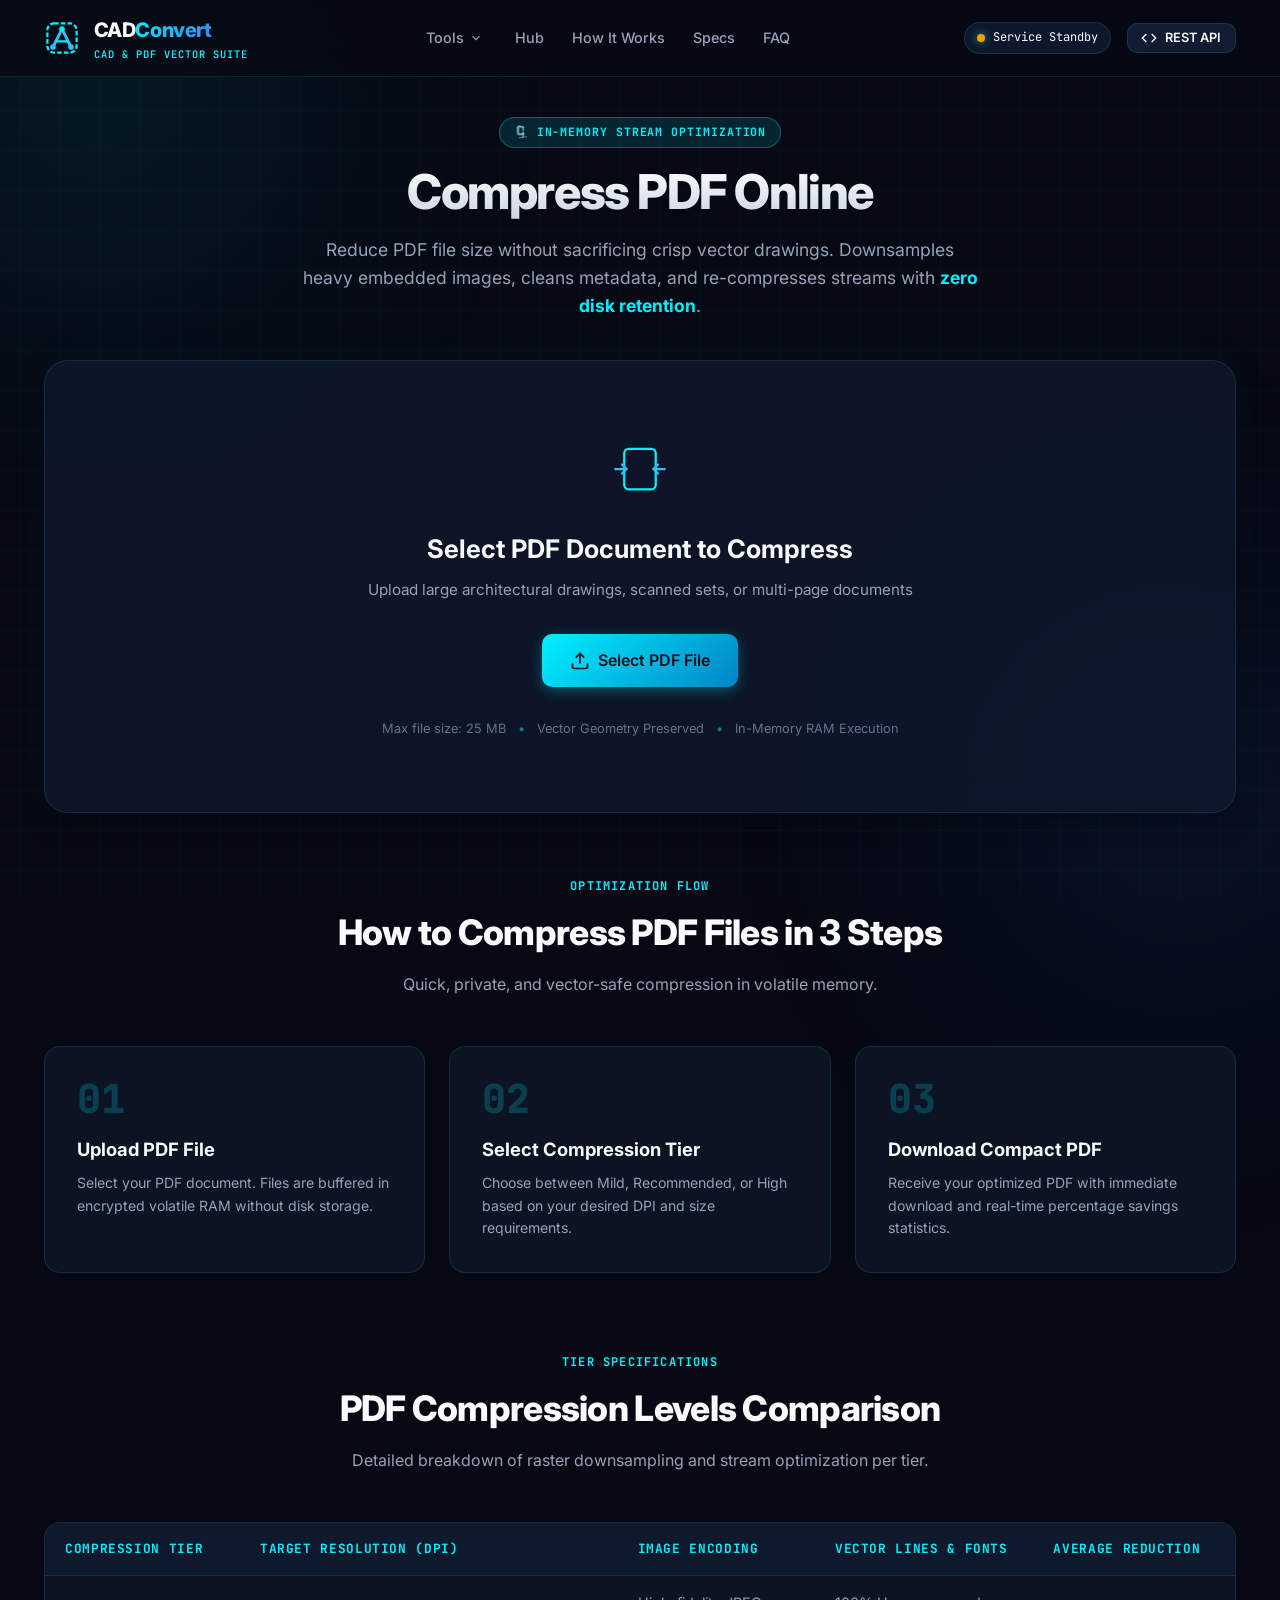
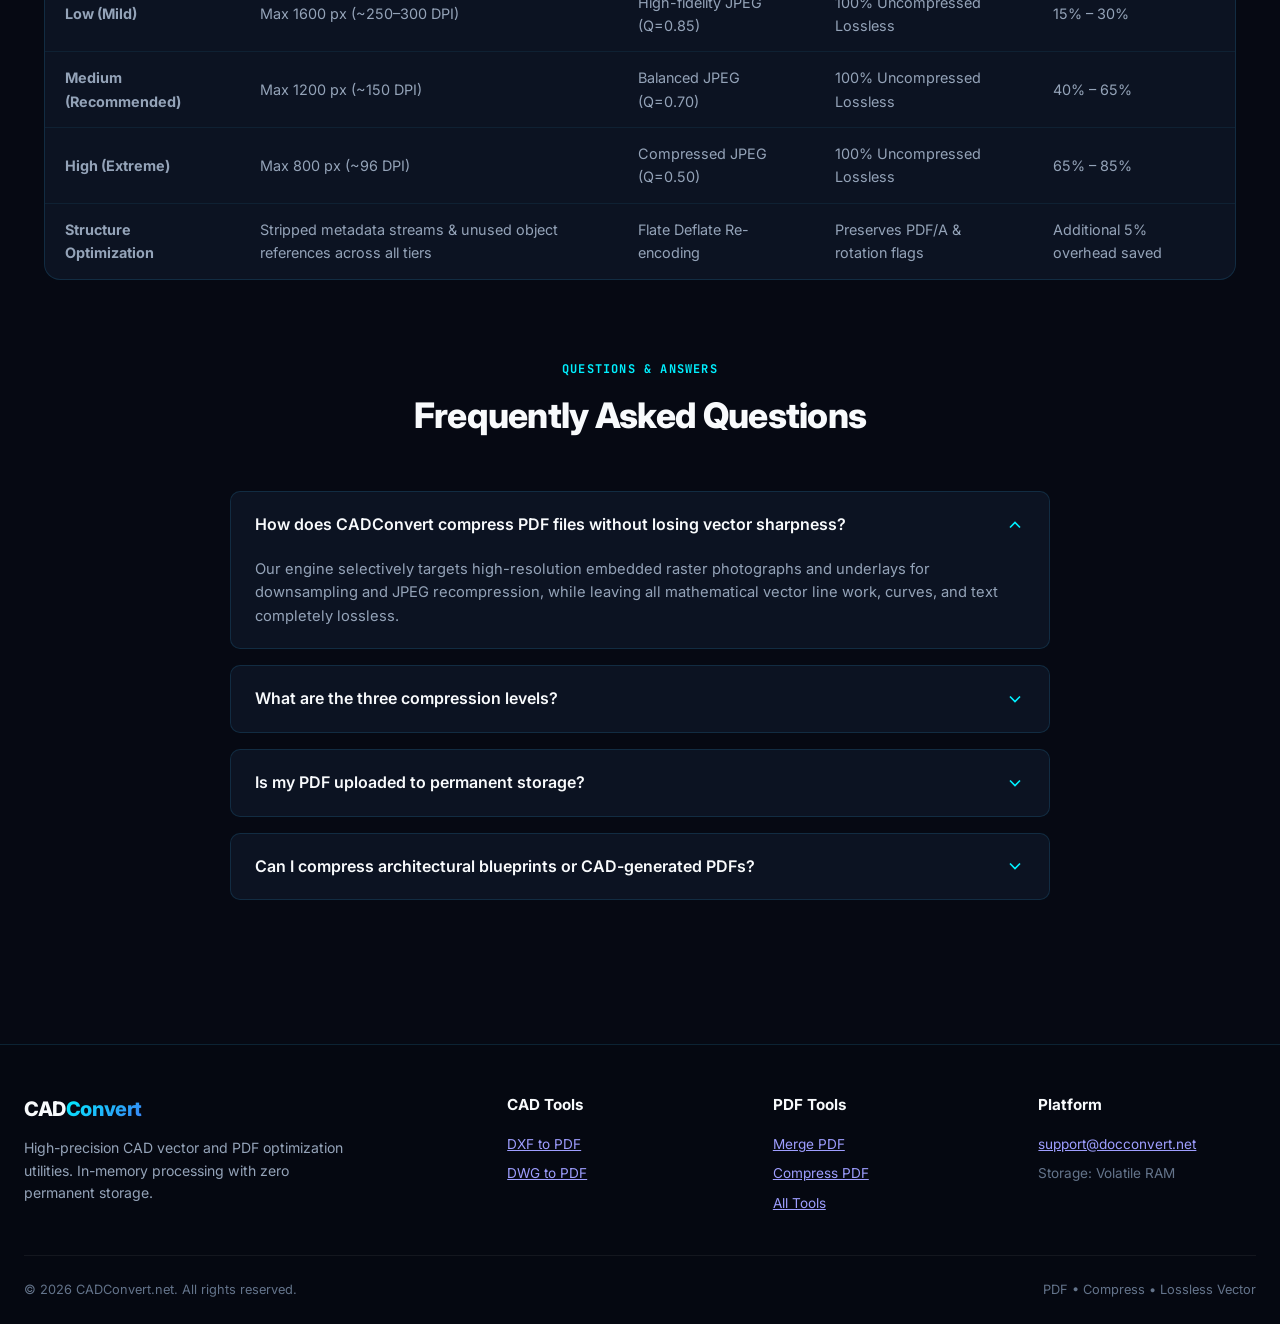
==== src/main/resources/static/compress-pdf.html @ 6e6d7dfc "Expand into CADConvert multi-tool suite: DWG to PDF, PDF Merge & Compress, SEO landing pages, and si" ====
<!DOCTYPE html>
<html lang="en">
<head>
    <meta charset="UTF-8">
    <meta name="viewport" content="width=device-width, initial-scale=1.0">
    <title>Compress PDF Online - Reduce PDF Size Without Quality Loss | CADConvert</title>
    <meta name="description" content="Compress and downsample PDF files online. Choose between Extreme, Recommended, and Low compression tiers. Preserves vector drawings with zero disk retention.">
    <link rel="canonical" href="https://docconvert.net/compress-pdf">
    
    <!-- OpenGraph & Twitter -->
    <meta property="og:title" content="Compress PDF Online - Reduce PDF Size Without Quality Loss | CADConvert">
    <meta property="og:description" content="Reduce PDF file size in volatile memory. 3 compression tiers downsample embedded images while preserving pure vector geometry.">
    <meta property="og:type" content="website">
    <meta property="og:url" content="https://docconvert.net/compress-pdf">
    <!-- Favicon & App Icons -->
    <link rel="icon" type="image/svg+xml" href="/favicon.svg">
    <link rel="alternate icon" type="image/png" href="/favicon.png">
    <link rel="apple-touch-icon" href="/favicon.png">

    <!-- Fonts & Styles -->
    <link rel="preconnect" href="https://fonts.googleapis.com">
    <link rel="preconnect" href="https://fonts.gstatic.com" crossorigin>
    <link href="https://fonts.googleapis.com/css2?family=Inter:wght@300;400;500;600;700;800&family=JetBrains+Mono:wght@400;500;600&display=swap" rel="stylesheet">
    <link rel="stylesheet" href="styles.css">

    <!-- JSON-LD FAQPage Schema Markup -->
    <script type="application/ld+json">
    {
      "@context": "https://schema.org",
      "@type": "FAQPage",
      "mainEntity": [
        {
          "@type": "Question",
          "name": "How does CADConvert compress PDF files without losing vector sharpness?",
          "acceptedAnswer": {
            "@type": "Answer",
            "text": "Our engine selectively targets high-resolution embedded raster photographs and underlays for downsampling and JPEG recompression, while leaving all mathematical vector line work, curves, and text completely lossless."
          }
        },
        {
          "@type": "Question",
          "name": "What are the three compression levels?",
          "acceptedAnswer": {
            "@type": "Answer",
            "text": "Mild (Low) retains maximum raster resolution for high-end plotting; Recommended (Medium) downsamples images to 150 DPI for general emailing and web display (~50% size savings); Extreme (High) aggressively compresses to 96 DPI for minimum file size (~75% savings)."
          }
        },
        {
          "@type": "Question",
          "name": "Is my PDF uploaded to permanent storage?",
          "acceptedAnswer": {
            "@type": "Answer",
            "text": "No. The optimization is executed 100% in volatile server memory (RAM) and immediately streamed back. No files or document metadata are saved to disk."
          }
        },
        {
          "@type": "Question",
          "name": "Can I compress architectural blueprints or CAD-generated PDFs?",
          "acceptedAnswer": {
            "@type": "Answer",
            "text": "Yes! The engine was specifically designed for architectural drawings and engineering documents, ensuring title blocks, thin lineweights, and text remain sharp."
          }
        }
      ]
    }
    </script>
</head>
<body class="blueprint-theme">
    <div class="cad-bg-grid" aria-hidden="true"></div>
    <div class="cad-radial-glow top-left" aria-hidden="true"></div>
    <div class="cad-radial-glow bottom-right" aria-hidden="true"></div>

    <!-- Navigation Header -->
    <header class="navbar" role="banner">
        <div class="nav-container">
            <a href="/" class="brand-logo" aria-label="CADConvert Homepage">
                <div class="logo-icon" aria-hidden="true">
                    <svg viewBox="0 0 32 32" fill="none" xmlns="http://www.w3.org/2000/svg">
                        <rect x="3" y="3" width="26" height="26" rx="6" stroke="#00F0FF" stroke-width="2" stroke-dasharray="4 2"/>
                        <path d="M8 24L16 8L24 24" stroke="#38BDF8" stroke-width="2.5" stroke-linecap="round" stroke-linejoin="round"/>
                        <circle cx="16" cy="8" r="2.5" fill="#00F0FF"/>
                        <circle cx="8" cy="24" r="2.5" fill="#38BDF8"/>
                        <circle cx="24" cy="24" r="2.5" fill="#38BDF8"/>
                        <path d="M11 19H21" stroke="#00F0FF" stroke-width="2"/>
                    </svg>
                </div>
                <div class="brand-text">
                    <span class="brand-title">CAD<span class="highlight">Convert</span></span>
                    <span class="brand-subtitle">CAD &amp; PDF VECTOR SUITE</span>
                </div>
            </a>

            <nav class="nav-links" aria-label="Main Navigation">
                <div class="nav-dropdown">
                    <button class="nav-dropdown-toggle active" aria-expanded="false">
                        <span>Tools</span>
                        <svg width="14" height="14" viewBox="0 0 24 24" fill="none" stroke="currentColor" stroke-width="2"><polyline points="6 9 12 15 18 9"/></svg>
                    </button>
                    <div class="nav-dropdown-menu">
                        <div class="dropdown-group-title">CAD Converters</div>
                        <a href="/dxf-to-pdf" class="dropdown-item">
                            <div class="dropdown-item-icon">DXF</div>
                            <div class="dropdown-item-info">
                                <span class="dropdown-item-title">DXF to PDF</span>
                                <span class="dropdown-item-desc">Vector CAD drawing conversion</span>
                            </div>
                        </a>
                        <a href="/dwg-to-pdf" class="dropdown-item">
                            <div class="dropdown-item-icon">DWG</div>
                            <div class="dropdown-item-info">
                                <span class="dropdown-item-title">DWG to PDF</span>
                                <span class="dropdown-item-desc">Native AutoCAD binary support</span>
                            </div>
                        </a>
                        <div class="dropdown-divider"></div>
                        <div class="dropdown-group-title">PDF Optimization</div>
                        <a href="/merge-pdf" class="dropdown-item">
                            <div class="dropdown-item-icon">
                                <svg width="16" height="16" viewBox="0 0 24 24" fill="none" stroke="currentColor" stroke-width="2"><rect x="3" y="3" width="18" height="18" rx="2"/><path d="M12 8v8M8 12h8"/></svg>
                            </div>
                            <div class="dropdown-item-info">
                                <span class="dropdown-item-title">Merge PDF</span>
                                <span class="dropdown-item-desc">Combine multi-sheet sets</span>
                            </div>
                        </a>
                        <a href="/compress-pdf" class="dropdown-item active">
                            <div class="dropdown-item-icon">
                                <svg width="16" height="16" viewBox="0 0 24 24" fill="none" stroke="currentColor" stroke-width="2"><polyline points="4 14 10 14 10 20"/><polyline points="20 10 14 10 14 4"/><line x1="14" y1="10" x2="21" y2="3"/><line x1="3" y1="21" x2="10" y2="14"/></svg>
                            </div>
                            <div class="dropdown-item-info">
                                <span class="dropdown-item-title">Compress PDF</span>
                                <span class="dropdown-item-desc">Downsample without vector loss</span>
                            </div>
                        </a>
                        <div class="dropdown-divider"></div>
                        <a href="/tools" class="dropdown-item">
                            <div class="dropdown-item-icon">
                                <svg width="16" height="16" viewBox="0 0 24 24" fill="none" stroke="currentColor" stroke-width="2"><rect x="3" y="3" width="7" height="7"/><rect x="14" y="3" width="7" height="7"/><rect x="14" y="14" width="7" height="7"/><rect x="3" y="14" width="7" height="7"/></svg>
                            </div>
                            <div class="dropdown-item-info">
                                <span class="dropdown-item-title">All Tools Directory</span>
                                <span class="dropdown-item-desc">Browse full utility suite</span>
                            </div>
                        </a>
                    </div>
                </div>

                <a href="/tools" class="nav-link">Hub</a>
                <a href="#how-it-works" class="nav-link">How It Works</a>
                <a href="#specs-section" class="nav-link">Specs</a>
                <a href="#faq-section" class="nav-link">FAQ</a>
            </nav>

            <div class="nav-actions">
                <div class="server-status-pill" id="server-status-badge">
                    <span class="status-dot pulsing" aria-hidden="true"></span>
                    <span class="status-label" id="status-text">Online</span>
                </div>
                <button class="btn btn-secondary btn-sm" id="btn-open-api">
                    <svg width="16" height="16" viewBox="0 0 24 24" fill="none" stroke="currentColor" stroke-width="2"><path d="M16 18l6-6-6-6M8 6l-6 6 6 6"/></svg>
                    <span>REST API</span>
                </button>
            </div>
        </div>
    </header>

    <main class="main-content">
        <!-- Hero Section -->
        <section class="hero-section">
            <div class="hero-badge">
                <span class="badge-icon">🗜️</span>
                <span>IN-MEMORY STREAM OPTIMIZATION</span>
            </div>
            <h1 class="hero-title">Compress PDF Online</h1>
            <p class="hero-subtitle">
                Reduce PDF file size without sacrificing crisp vector drawings. 
                Downsamples heavy embedded images, cleans metadata, and re-compresses streams with <strong class="text-cyan">zero disk retention</strong>.
            </p>
        </section>

        <!-- PDF Compression Interface -->
        <section class="converter-wrapper" id="compress-section" aria-label="PDF Compression Utility">
            <div class="converter-card" id="compress-dropzone">
                <div class="dropzone-content" id="compress-empty-view">
                    <div class="cad-crosshair-icon" aria-hidden="true">
                        <svg viewBox="0 0 64 64" fill="none" xmlns="http://www.w3.org/2000/svg">
                            <rect x="18" y="14" width="28" height="36" rx="4" stroke="#00F0FF" stroke-width="2"/>
                            <path d="M10 32H20M54 32H44" stroke="#38BDF8" stroke-width="2" stroke-linecap="round"/>
                            <polyline points="16 28 20 32 16 36" stroke="#38BDF8" stroke-width="2" stroke-linecap="round"/>
                            <polyline points="48 28 44 32 48 36" stroke="#38BDF8" stroke-width="2" stroke-linecap="round"/>
                        </svg>
                    </div>

                    <h2 class="drop-title">Select PDF Document to Compress</h2>
                    <p class="drop-desc">Upload large architectural drawings, scanned sets, or multi-page documents</p>

                    <div class="drop-buttons">
                        <label for="compress-input" class="btn btn-primary btn-lg" tabindex="0" role="button">
                            <svg width="20" height="20" viewBox="0 0 24 24" fill="none" stroke="currentColor" stroke-width="2"><path d="M21 15v4a2 2 0 0 1-2 2H5a2 2 0 0 1-2-2v-4M17 8l-5-5-5 5M12 3v12"/></svg>
                            <span>Select PDF File</span>
                        </label>
                        <input type="file" id="compress-input" accept=".pdf" style="display: none;">
                    </div>

                    <div class="drop-limits">
                        <span>Max file size: 25 MB</span>
                        <span class="dot-separator">•</span>
                        <span>Vector Geometry Preserved</span>
                        <span class="dot-separator">•</span>
                        <span>In-Memory RAM Execution</span>
                    </div>
                </div>

                <!-- Active Compress File & Tier Selector -->
                <div class="compress-options-container" id="compress-active-container" style="display: none;">
                    <div class="queue-header">
                        <div class="queue-header-title">
                            <h3 id="compress-file-display">document.pdf</h3>
                            <span class="queue-size" id="compress-file-orig-size">0 KB</span>
                        </div>
                        <button type="button" class="btn btn-ghost btn-sm text-danger" id="btn-compress-remove">
                            <svg width="16" height="16" viewBox="0 0 24 24" fill="none" stroke="currentColor" stroke-width="2"><polyline points="3 6 5 6 21 6"/><path d="M19 6v14a2 2 0 0 1-2 2H7a2 2 0 0 1-2-2V6"/></svg>
                            <span>Change File</span>
                        </button>
                    </div>

                    <!-- 3-Tier Selector -->
                    <div>
                        <h4 style="font-size: 0.95rem; margin-bottom: 0.75rem; color: var(--text-primary);">Select Compression Level</h4>
                        <div class="compress-tiers-grid">
                            <div class="compress-tier-card" data-tier="low">
                                <div class="compress-tier-title">Low (Mild)</div>
                                <div class="compress-tier-saving">~25%</div>
                                <div class="compress-tier-desc">Crisp photo fidelity (1600 DPI max, 85% quality). Best for blueprints with high-res underlays.</div>
                            </div>
                            <div class="compress-tier-card selected" data-tier="medium">
                                <span class="compress-tier-badge">Recommended</span>
                                <div class="compress-tier-title">Medium</div>
                                <div class="compress-tier-saving">~50%</div>
                                <div class="compress-tier-desc">Balanced DPI (1200px max, 70% quality). Ideal for email, client review, and web viewing.</div>
                            </div>
                            <div class="compress-tier-card" data-tier="high">
                                <div class="compress-tier-title">High (Extreme)</div>
                                <div class="compress-tier-saving">~75%</div>
                                <div class="compress-tier-desc">Maximum reduction (800px max, 50% quality). Aggressive size reduction for strict portals.</div>
                            </div>
                        </div>
                    </div>

                    <div style="text-align: center; margin-top: 0.5rem;">
                        <button type="button" class="btn btn-primary btn-lg glow" id="btn-execute-compress">
                            <svg width="20" height="20" viewBox="0 0 24 24" fill="none" stroke="currentColor" stroke-width="2"><polyline points="4 14 10 14 10 20"/><polyline points="20 10 14 10 14 4"/><line x1="14" y1="10" x2="21" y2="3"/><line x1="3" y1="21" x2="10" y2="14"/></svg>
                            <span>Compress PDF Now</span>
                        </button>
                    </div>

                    <!-- Result Metrics Card (Shown after compression completes) -->
                    <div class="compression-result-card" id="compress-result-box" style="display: none;">
                        <h4 style="color: var(--cyan-primary); margin-bottom: 1rem; font-size: 1.1rem; text-align: center;">Compression Completed Successfully!</h4>
                        <div class="result-metrics-grid">
                            <div class="result-metric">
                                <div class="result-metric-label">Original Size</div>
                                <div class="result-metric-val" id="res-orig-size">0 KB</div>
                            </div>
                            <div class="result-metric">
                                <div class="result-metric-label">Compressed Size</div>
                                <div class="result-metric-val" id="res-new-size">0 KB</div>
                            </div>
                            <div class="result-metric">
                                <div class="result-metric-label">Space Saved</div>
                                <div class="result-metric-val savings" id="res-savings">0%</div>
                            </div>
                        </div>
                        <div style="text-align: center;">
                            <button type="button" class="btn btn-success btn-lg" id="btn-download-compressed">
                                <svg width="20" height="20" viewBox="0 0 24 24" fill="none" stroke="currentColor" stroke-width="2"><path d="M21 15v4a2 2 0 0 1-2 2H5a2 2 0 0 1-2-2v-4M7 10l5 5 5-5M12 15V3"/></svg>
                                <span>Download Compressed PDF</span>
                            </button>
                        </div>
                    </div>
                </div>
            </div>
        </section>

        <!-- How It Works Section -->
        <section class="section" id="how-it-works">
            <div class="section-header">
                <span class="section-tag">OPTIMIZATION FLOW</span>
                <h2 class="section-title">How to Compress PDF Files in 3 Steps</h2>
                <p class="section-subtitle">Quick, private, and vector-safe compression in volatile memory.</p>
            </div>

            <div class="steps-container">
                <div class="step-card">
                    <div class="step-num">01</div>
                    <h3>Upload PDF File</h3>
                    <p>Select your PDF document. Files are buffered in encrypted volatile RAM without disk storage.</p>
                </div>
                <div class="step-card">
                    <div class="step-num">02</div>
                    <h3>Select Compression Tier</h3>
                    <p>Choose between Mild, Recommended, or High based on your desired DPI and size requirements.</p>
                </div>
                <div class="step-card">
                    <div class="step-num">03</div>
                    <h3>Download Compact PDF</h3>
                    <p>Receive your optimized PDF with immediate download and real-time percentage savings statistics.</p>
                </div>
            </div>
        </section>

        <!-- Technical Specifications Table -->
        <section class="section" id="specs-section">
            <div class="section-header">
                <span class="section-tag">TIER SPECIFICATIONS</span>
                <h2 class="section-title">PDF Compression Levels Comparison</h2>
                <p class="section-subtitle">Detailed breakdown of raster downsampling and stream optimization per tier.</p>
            </div>

            <div class="specs-table-wrapper">
                <table class="specs-table">
                    <thead>
                        <tr>
                            <th>Compression Tier</th>
                            <th>Target Resolution (DPI)</th>
                            <th>Image Encoding</th>
                            <th>Vector Lines &amp; Fonts</th>
                            <th>Average Reduction</th>
                        </tr>
                    </thead>
                    <tbody>
                        <tr>
                            <td><strong>Low (Mild)</strong></td>
                            <td>Max 1600 px (~250–300 DPI)</td>
                            <td>High-fidelity JPEG (Q=0.85)</td>
                            <td>100% Uncompressed Lossless</td>
                            <td>15% – 30%</td>
                        </tr>
                        <tr>
                            <td><strong>Medium (Recommended)</strong></td>
                            <td>Max 1200 px (~150 DPI)</td>
                            <td>Balanced JPEG (Q=0.70)</td>
                            <td>100% Uncompressed Lossless</td>
                            <td>40% – 65%</td>
                        </tr>
                        <tr>
                            <td><strong>High (Extreme)</strong></td>
                            <td>Max 800 px (~96 DPI)</td>
                            <td>Compressed JPEG (Q=0.50)</td>
                            <td>100% Uncompressed Lossless</td>
                            <td>65% – 85%</td>
                        </tr>
                        <tr>
                            <td><strong>Structure Optimization</strong></td>
                            <td>Stripped metadata streams &amp; unused object references across all tiers</td>
                            <td>Flate Deflate Re-encoding</td>
                            <td>Preserves PDF/A &amp; rotation flags</td>
                            <td>Additional 5% overhead saved</td>
                        </tr>
                    </tbody>
                </table>
            </div>
        </section>

        <!-- FAQ Section -->
        <section class="section" id="faq-section">
            <div class="section-header">
                <span class="section-tag">QUESTIONS &amp; ANSWERS</span>
                <h2 class="section-title">Frequently Asked Questions</h2>
            </div>

            <div class="faq-accordion">
                <details class="faq-item" open>
                    <summary class="faq-question">
                        <span>How does CADConvert compress PDF files without losing vector sharpness?</span>
                        <svg class="faq-chevron" width="20" height="20" viewBox="0 0 24 24" fill="none" stroke="currentColor" stroke-width="2"><polyline points="6 9 12 15 18 9"/></svg>
                    </summary>
                    <div class="faq-answer">
                        <p>Our engine selectively targets high-resolution embedded raster photographs and underlays for downsampling and JPEG recompression, while leaving all mathematical vector line work, curves, and text completely lossless.</p>
                    </div>
                </details>

                <details class="faq-item">
                    <summary class="faq-question">
                        <span>What are the three compression levels?</span>
                        <svg class="faq-chevron" width="20" height="20" viewBox="0 0 24 24" fill="none" stroke="currentColor" stroke-width="2"><polyline points="6 9 12 15 18 9"/></svg>
                    </summary>
                    <div class="faq-answer">
                        <p>Mild (Low) retains maximum raster resolution for high-end plotting; Recommended (Medium) downsamples images to 150 DPI for general emailing and web display (~50% size savings); Extreme (High) aggressively compresses to 96 DPI for minimum file size (~75% savings).</p>
                    </div>
                </details>

                <details class="faq-item">
                    <summary class="faq-question">
                        <span>Is my PDF uploaded to permanent storage?</span>
                        <svg class="faq-chevron" width="20" height="20" viewBox="0 0 24 24" fill="none" stroke="currentColor" stroke-width="2"><polyline points="6 9 12 15 18 9"/></svg>
                    </summary>
                    <div class="faq-answer">
                        <p>No. The optimization is executed 100% in volatile server memory (RAM) and immediately streamed back. No files or document metadata are saved to disk.</p>
                    </div>
                </details>

                <details class="faq-item">
                    <summary class="faq-question">
                        <span>Can I compress architectural blueprints or CAD-generated PDFs?</span>
                        <svg class="faq-chevron" width="20" height="20" viewBox="0 0 24 24" fill="none" stroke="currentColor" stroke-width="2"><polyline points="6 9 12 15 18 9"/></svg>
                    </summary>
                    <div class="faq-answer">
                        <p>Yes! The engine was specifically designed for architectural drawings and engineering documents, ensuring title blocks, thin lineweights, and text remain sharp.</p>
                    </div>
                </details>
            </div>
        </section>
    </main>

    <!-- Footer -->
    <footer class="footer">
        <div class="footer-container">
            <div class="footer-col brand-col">
                <span class="brand-title">CAD<span class="highlight">Convert</span></span>
                <p class="footer-desc">High-precision CAD vector and PDF optimization utilities. In-memory processing with zero permanent storage.</p>
            </div>
            <div class="footer-col">
                <h4>CAD Tools</h4>
                <ul>
                    <li><a href="/dxf-to-pdf">DXF to PDF</a></li>
                    <li><a href="/dwg-to-pdf">DWG to PDF</a></li>
                </ul>
            </div>
            <div class="footer-col">
                <h4>PDF Tools</h4>
                <ul>
                    <li><a href="/merge-pdf">Merge PDF</a></li>
                    <li><a href="/compress-pdf">Compress PDF</a></li>
                    <li><a href="/tools">All Tools</a></li>
                </ul>
            </div>
            <div class="footer-col">
                <h4>Platform</h4>
                <ul>
                    <li><a href="mailto:support@docconvert.net">support@docconvert.net</a></li>
                    <li><span class="text-muted">Storage: Volatile RAM</span></li>
                </ul>
            </div>
        </div>
        <div class="footer-bottom">
            <div class="footer-bottom-container">
                <span>&copy; 2026 CADConvert.net. All rights reserved.</span>
                <span class="footer-tag">PDF &bull; Compress &bull; Lossless Vector</span>
            </div>
        </div>
    </footer>

    <script src="app.js"></script>
</body>
</html>
---- src/main/resources/static/styles.css ----
/* ==========================================================================
   CADConvert - Modern CAD Blueprint Theme CSS
   Inspired by CloudConvert DXF to PDF Converter
   ========================================================================== */

:root {
    --bg-primary: #060913;
    --bg-surface: #0c1322;
    --bg-surface-elevated: #111c33;
    --bg-card: rgba(16, 26, 48, 0.7);
    --border-color: rgba(56, 189, 248, 0.15);
    --border-glow: rgba(0, 240, 255, 0.35);

    --cyan-primary: #00F0FF;
    --cyan-hover: #38BDF8;
    --cyan-dim: rgba(0, 240, 255, 0.12);

    --blue-primary: #2563EB;
    --blue-hover: #3B82F6;
    --blue-glow: rgba(37, 99, 235, 0.4);

    --success: #10B981;
    --success-dim: rgba(16, 185, 129, 0.15);
    --warning: #F59E0B;
    --warning-dim: rgba(245, 158, 11, 0.15);
    --danger: #EF4444;
    --danger-dim: rgba(239, 68, 68, 0.15);

    --text-primary: #F8FAFC;
    --text-secondary: #94A3B8;
    --text-muted: #64748B;

    --font-sans: 'Inter', -apple-system, BlinkMacSystemFont, "Segoe UI", Roboto, sans-serif;
    --font-mono: 'JetBrains Mono', Consolas, monospace;

    --shadow-sm: 0 2px 8px rgba(0, 0, 0, 0.4);
    --shadow-md: 0 8px 24px rgba(0, 0, 0, 0.5);
    --shadow-glow: 0 0 24px rgba(0, 240, 255, 0.2);
    --radius-sm: 6px;
    --radius-md: 10px;
    --radius-lg: 16px;
    --radius-xl: 24px;
}

/* Reset & Base */
*, *::before, *::after {
    box-sizing: border-box;
    margin: 0;
    padding: 0;
}

html {
    scroll-behavior: smooth;
    color-scheme: dark;
}

body {
    background-color: var(--bg-primary);
    color: var(--text-primary);
    font-family: var(--font-sans);
    line-height: 1.6;
    min-height: 100vh;
    display: flex;
    flex-direction: column;
    overflow-x: hidden;
    position: relative;
}

/* CAD Blueprint Grid Background */
.cad-bg-grid {
    position: fixed;
    top: 0;
    left: 0;
    width: 100vw;
    height: 100vh;
    pointer-events: none;
    z-index: 0;
    background-image:
        linear-gradient(rgba(56, 189, 248, 0.04) 1px, transparent 1px),
        linear-gradient(90deg, rgba(56, 189, 248, 0.04) 1px, transparent 1px);
    background-size: 40px 40px;
    background-position: center center;
}

.cad-radial-glow {
    position: fixed;
    width: 600px;
    height: 600px;
    border-radius: 50%;
    pointer-events: none;
    z-index: 0;
    filter: blur(120px);
}

.cad-radial-glow.top-left {
    top: -200px;
    left: -200px;
    background: radial-gradient(circle, rgba(0, 240, 255, 0.12) 0%, transparent 70%);
}

.cad-radial-glow.bottom-right {
    bottom: -200px;
    right: -200px;
    background: radial-gradient(circle, rgba(37, 99, 235, 0.15) 0%, transparent 70%);
}

/* Utility Colors & Text */
.text-cyan { color: var(--cyan-primary); }
.text-blue { color: var(--blue-hover); }
.text-muted { color: var(--text-muted); }
.text-danger { color: var(--danger) !important; }
.highlight {
    background: linear-gradient(135deg, var(--cyan-primary) 0%, var(--blue-hover) 100%);
    -webkit-background-clip: text;
    -webkit-text-fill-color: transparent;
}

/* Header & Navbar */
.navbar {
    position: sticky;
    top: 0;
    z-index: 100;
    background: rgba(11, 17, 32, 0.85);
    backdrop-filter: blur(16px);
    border-bottom: 1px solid var(--border-color);
}

.nav-container {
    max-width: 1240px;
    margin: 0 auto;
    padding: 0.85rem 1.5rem;
    display: flex;
    align-items: center;
    justify-content: space-between;
}

.brand-logo {
    display: flex;
    align-items: center;
    gap: 0.85rem;
    text-decoration: none;
    color: var(--text-primary);
}

.logo-icon {
    width: 36px;
    height: 36px;
    display: flex;
    align-items: center;
    justify-content: center;
}

.brand-text {
    display: flex;
    flex-direction: column;
}

.brand-title {
    font-weight: 800;
    font-size: 1.25rem;
    letter-spacing: -0.02em;
}

.brand-subtitle {
    font-size: 0.65rem;
    font-weight: 600;
    color: var(--cyan-primary);
    font-family: var(--font-mono);
    letter-spacing: 0.1em;
}

.nav-links {
    display: flex;
    align-items: center;
    gap: 1.75rem;
}

.nav-link {
    color: var(--text-secondary);
    text-decoration: none;
    font-size: 0.9rem;
    font-weight: 500;
    transition: color 0.2s ease;
}

.nav-link:hover, .nav-link.active {
    color: var(--cyan-primary);
}

.nav-actions {
    display: flex;
    align-items: center;
    gap: 1rem;
}

/* Status Pill */
.server-status-pill {
    display: inline-flex;
    align-items: center;
    gap: 0.5rem;
    padding: 0.35rem 0.75rem;
    background: rgba(16, 26, 48, 0.9);
    border: 1px solid var(--border-color);
    border-radius: 9999px;
    font-size: 0.75rem;
    font-family: var(--font-mono);
}

.status-dot {
    width: 8px;
    height: 8px;
    border-radius: 50%;
    background-color: var(--success);
}

.status-dot.pulsing {
    box-shadow: 0 0 8px var(--success);
    animation: pulse 2s infinite;
}

@keyframes pulse {
    0% { transform: scale(0.95); opacity: 0.7; }
    50% { transform: scale(1.2); opacity: 1; }
    100% { transform: scale(0.95); opacity: 0.7; }
}

/* Buttons */
.btn {
    display: inline-flex;
    align-items: center;
    justify-content: center;
    gap: 0.5rem;
    font-weight: 600;
    font-family: var(--font-sans);
    border-radius: var(--radius-md);
    cursor: pointer;
    transition: all 0.2s ease;
    border: none;
    text-decoration: none;
}

.btn-sm {
    padding: 0.4rem 0.85rem;
    font-size: 0.8rem;
}

.btn-md {
    padding: 0.65rem 1.25rem;
    font-size: 0.9rem;
}

.btn-lg {
    padding: 0.85rem 1.75rem;
    font-size: 1rem;
}

.btn-primary {
    background: linear-gradient(135deg, var(--cyan-primary) 0%, #0284c7 100%);
    color: #04111D;
    box-shadow: 0 4px 14px rgba(0, 240, 255, 0.3);
}

.btn-primary:hover {
    background: linear-gradient(135deg, #38BDF8 0%, #0369a1 100%);
    box-shadow: 0 6px 20px rgba(0, 240, 255, 0.5);
    transform: translateY(-1px);
}

.btn-primary.glow {
    animation: cta-pulse 3s infinite ease-in-out;
}

@keyframes cta-pulse {
    0%, 100% { box-shadow: 0 4px 14px rgba(0, 240, 255, 0.3); }
    50% { box-shadow: 0 6px 24px rgba(0, 240, 255, 0.6); }
}

.btn-secondary {
    background: var(--bg-surface-elevated);
    color: var(--text-primary);
    border: 1px solid var(--border-color);
}

.btn-secondary:hover {
    background: #192744;
    border-color: var(--cyan-primary);
    color: var(--cyan-primary);
}

.btn-glass {
    background: rgba(56, 189, 248, 0.08);
    color: var(--cyan-hover);
    border: 1px solid rgba(56, 189, 248, 0.25);
    backdrop-filter: blur(8px);
}

.btn-glass:hover {
    background: rgba(56, 189, 248, 0.16);
    border-color: var(--cyan-primary);
    color: var(--text-primary);
    transform: translateY(-1px);
}

.btn-ghost {
    background: transparent;
    color: var(--text-secondary);
}

.btn-ghost:hover {
    color: var(--text-primary);
    background: rgba(255, 255, 255, 0.05);
}

.btn-success {
    background: linear-gradient(135deg, #10B981 0%, #059669 100%);
    color: white;
}

.btn-success:hover {
    background: linear-gradient(135deg, #34D399 0%, #047857 100%);
    transform: translateY(-1px);
}

/* Main Container */
.main-content {
    flex: 1;
    max-width: 1240px;
    width: 100%;
    margin: 0 auto;
    padding: 2.5rem 1.5rem 4rem;
    position: relative;
    z-index: 1;
}

/* Hero Section */
.hero-section {
    text-align: center;
    max-width: 820px;
    margin: 0 auto 2.5rem;
}

.hero-badge {
    display: inline-flex;
    align-items: center;
    gap: 0.5rem;
    padding: 0.35rem 0.85rem;
    background: var(--cyan-dim);
    border: 1px solid rgba(0, 240, 255, 0.3);
    border-radius: 9999px;
    font-size: 0.72rem;
    font-weight: 700;
    color: var(--cyan-primary);
    letter-spacing: 0.08em;
    font-family: var(--font-mono);
    margin-bottom: 1rem;
}

.hero-title {
    font-size: 3rem;
    font-weight: 800;
    line-height: 1.15;
    letter-spacing: -0.03em;
    margin-bottom: 1rem;
    background: linear-gradient(180deg, #FFFFFF 0%, #CBD5E1 100%);
    -webkit-background-clip: text;
    -webkit-text-fill-color: transparent;
}

.hero-subtitle {
    font-size: 1.1rem;
    color: var(--text-secondary);
    max-width: 680px;
    margin: 0 auto;
}

/* Converter Main Card (CloudConvert UI) */
.converter-wrapper {
    margin-bottom: 4rem;
}

.converter-card {
    background: var(--bg-card);
    backdrop-filter: blur(20px);
    border: 1px solid var(--border-color);
    border-radius: var(--radius-xl);
    box-shadow: var(--shadow-md), 0 0 40px rgba(0, 240, 255, 0.05);
    overflow: hidden;
    position: relative;
    transition: border-color 0.3s ease, box-shadow 0.3s ease;
}

.converter-card.drag-over {
    border-color: var(--cyan-primary);
    box-shadow: 0 0 35px rgba(0, 240, 255, 0.25);
}

/* Dropzone Content */
.dropzone-content {
    padding: 4.5rem 2rem;
    text-align: center;
    display: flex;
    flex-direction: column;
    align-items: center;
    justify-content: center;
}

.cad-crosshair-icon {
    width: 72px;
    height: 72px;
    margin-bottom: 1.5rem;
    color: var(--cyan-primary);
    transition: transform 0.3s ease;
}

.converter-card:hover .cad-crosshair-icon {
    transform: scale(1.08) rotate(4deg);
}

.drop-title {
    font-size: 1.6rem;
    font-weight: 700;
    margin-bottom: 0.5rem;
}

.drop-desc {
    color: var(--text-secondary);
    font-size: 0.95rem;
    margin-bottom: 2rem;
}

.drop-buttons {
    display: flex;
    align-items: center;
    gap: 1rem;
    margin-bottom: 2rem;
    flex-wrap: wrap;
    justify-content: center;
}

.drop-limits {
    display: flex;
    align-items: center;
    gap: 0.75rem;
    font-size: 0.8rem;
    color: var(--text-muted);
}

.dot-separator {
    color: var(--cyan-primary);
    opacity: 0.5;
}

/* File Queue View */
.queue-container {
    padding: 1.5rem;
}

.queue-header {
    display: flex;
    align-items: center;
    justify-content: space-between;
    padding-bottom: 1.25rem;
    border-bottom: 1px solid var(--border-color);
    margin-bottom: 1rem;
}

.queue-header-title {
    display: flex;
    align-items: baseline;
    gap: 0.75rem;
}

.queue-header-title h3 {
    font-size: 1.15rem;
    font-weight: 700;
}

.queue-size {
    font-size: 0.8rem;
    color: var(--text-muted);
    font-family: var(--font-mono);
}

.queue-header-actions {
    display: flex;
    align-items: center;
    gap: 0.5rem;
}

.queue-list {
    display: flex;
    flex-direction: column;
    gap: 0.75rem;
    margin-bottom: 1.5rem;
    max-height: 480px;
    overflow-y: auto;
    padding-right: 0.25rem;
}

/* Queue Item Row (CloudConvert file row) */
.queue-item {
    display: flex;
    align-items: center;
    justify-content: space-between;
    padding: 1rem 1.25rem;
    background: rgba(12, 19, 34, 0.85);
    border: 1px solid var(--border-color);
    border-radius: var(--radius-md);
    transition: border-color 0.2s ease, transform 0.15s ease;
    gap: 1rem;
}

.queue-item:hover {
    border-color: rgba(56, 189, 248, 0.4);
}

.queue-item-info {
    display: flex;
    align-items: center;
    gap: 1rem;
    min-width: 240px;
    flex: 1;
}

.queue-item-icon {
    width: 40px;
    height: 40px;
    border-radius: var(--radius-sm);
    background: rgba(0, 240, 255, 0.1);
    color: var(--cyan-primary);
    display: flex;
    align-items: center;
    justify-content: center;
    font-weight: 800;
    font-size: 0.75rem;
    font-family: var(--font-mono);
    border: 1px solid rgba(0, 240, 255, 0.25);
    flex-shrink: 0;
}

.queue-item-meta {
    display: flex;
    flex-direction: column;
    overflow: hidden;
}

.queue-item-name {
    font-weight: 600;
    font-size: 0.95rem;
    white-space: nowrap;
    overflow: hidden;
    text-overflow: ellipsis;
    max-width: 320px;
}

.queue-item-size {
    font-size: 0.75rem;
    color: var(--text-muted);
    font-family: var(--font-mono);
}

/* Format transition indicator */
.queue-item-transition {
    display: flex;
    align-items: center;
    gap: 0.5rem;
    padding: 0.35rem 0.75rem;
    background: rgba(255, 255, 255, 0.03);
    border-radius: var(--radius-sm);
    font-family: var(--font-mono);
    font-size: 0.8rem;
    border: 1px solid rgba(255, 255, 255, 0.06);
}

.format-pill {
    font-weight: 700;
}

.format-pill.dxf { color: var(--cyan-primary); }
.format-pill.pdf { color: #38BDF8; }

.queue-item-status-col {
    display: flex;
    align-items: center;
    gap: 0.75rem;
    min-width: 140px;
}

.status-badge {
    padding: 0.3rem 0.65rem;
    border-radius: var(--radius-sm);
    font-size: 0.75rem;
    font-weight: 600;
    font-family: var(--font-mono);
    text-transform: uppercase;
}

.status-badge.ready {
    background: rgba(56, 189, 248, 0.1);
    color: var(--cyan-hover);
    border: 1px solid rgba(56, 189, 248, 0.25);
}

.status-badge.converting {
    background: rgba(245, 158, 11, 0.15);
    color: var(--warning);
    border: 1px solid rgba(245, 158, 11, 0.3);
    display: inline-flex;
    align-items: center;
    gap: 0.4rem;
}

.status-badge.finished {
    background: var(--success-dim);
    color: var(--success);
    border: 1px solid rgba(16, 185, 129, 0.3);
}

.status-badge.error {
    background: var(--danger-dim);
    color: var(--danger);
    border: 1px solid rgba(239, 68, 68, 0.3);
}

.queue-item-actions {
    display: flex;
    align-items: center;
    gap: 0.5rem;
}

/* Progress bar inside row */
.item-progress-bar {
    width: 100%;
    height: 3px;
    background: rgba(255, 255, 255, 0.1);
    border-radius: 2px;
    margin-top: 0.4rem;
    overflow: hidden;
}

.item-progress-fill {
    height: 100%;
    width: 0%;
    background: linear-gradient(90deg, var(--cyan-primary), var(--blue-hover));
    transition: width 0.3s ease;
}

/* Queue Footer */
.queue-footer {
    display: flex;
    align-items: center;
    justify-content: space-between;
    padding-top: 1.25rem;
    border-top: 1px solid var(--border-color);
    flex-wrap: wrap;
    gap: 1rem;
}

.global-options-preview {
    display: flex;
    align-items: center;
    gap: 0.6rem;
    font-size: 0.85rem;
}

.tag {
    padding: 0.25rem 0.6rem;
    border-radius: var(--radius-sm);
    font-size: 0.75rem;
    font-weight: 600;
    font-family: var(--font-mono);
}

.tag-cyan {
    background: var(--cyan-dim);
    color: var(--cyan-primary);
    border: 1px solid rgba(0, 240, 255, 0.25);
}

.tag-blue {
    background: rgba(37, 99, 235, 0.15);
    color: var(--blue-hover);
    border: 1px solid rgba(37, 99, 235, 0.25);
}

.global-actions {
    display: flex;
    align-items: center;
    gap: 0.75rem;
}

/* Format Comparison Grid (CloudConvert DXF vs PDF) */
.section {
    margin-bottom: 5rem;
}

.section-header {
    text-align: center;
    max-width: 720px;
    margin: 0 auto 3rem;
}

.section-tag {
    font-size: 0.75rem;
    font-weight: 700;
    letter-spacing: 0.1em;
    color: var(--cyan-primary);
    font-family: var(--font-mono);
    display: block;
    margin-bottom: 0.5rem;
}

.section-title {
    font-size: 2.2rem;
    font-weight: 800;
    letter-spacing: -0.02em;
    margin-bottom: 0.75rem;
}

.section-subtitle {
    color: var(--text-secondary);
    font-size: 1rem;
}

.comparison-grid {
    display: grid;
    grid-template-columns: 1fr auto 1fr;
    gap: 2rem;
    align-items: center;
}

.format-card {
    background: var(--bg-surface);
    border: 1px solid var(--border-color);
    border-radius: var(--radius-lg);
    padding: 2rem;
    position: relative;
    overflow: hidden;
}

.format-header {
    display: flex;
    align-items: center;
    gap: 1rem;
    margin-bottom: 1.25rem;
}

.format-icon {
    width: 48px;
    height: 48px;
    border-radius: var(--radius-md);
    display: flex;
    align-items: center;
    justify-content: center;
    font-weight: 800;
    font-size: 0.9rem;
    font-family: var(--font-mono);
}

.dxf-badge {
    background: rgba(0, 240, 255, 0.12);
    color: var(--cyan-primary);
    border: 1px solid rgba(0, 240, 255, 0.3);
}

.pdf-badge {
    background: rgba(239, 68, 68, 0.15);
    color: #F87171;
    border: 1px solid rgba(239, 68, 68, 0.3);
}

.format-title-group h3 {
    font-size: 1.2rem;
    font-weight: 700;
}

.format-fullname {
    font-size: 0.8rem;
    color: var(--text-muted);
}

.format-desc {
    color: var(--text-secondary);
    font-size: 0.9rem;
    margin-bottom: 1.5rem;
}

.spec-list {
    list-style: none;
    border-top: 1px solid rgba(255, 255, 255, 0.06);
    padding-top: 1rem;
    display: flex;
    flex-direction: column;
    gap: 0.5rem;
    font-size: 0.85rem;
}

.spec-list li {
    display: flex;
    gap: 0.5rem;
}

.spec-list li strong {
    color: var(--text-primary);
    min-width: 90px;
}

.spec-list code {
    background: rgba(255, 255, 255, 0.06);
    padding: 0.15rem 0.4rem;
    border-radius: 4px;
    font-family: var(--font-mono);
    color: var(--cyan-hover);
    font-size: 0.8rem;
}

.conversion-flow-arrow {
    display: flex;
    flex-direction: column;
    align-items: center;
    gap: 0.75rem;
}

.flow-circle {
    width: 48px;
    height: 48px;
    border-radius: 50%;
    background: var(--bg-surface-elevated);
    border: 1px solid var(--cyan-primary);
    box-shadow: 0 0 16px rgba(0, 240, 255, 0.3);
    color: var(--cyan-primary);
    display: flex;
    align-items: center;
    justify-content: center;
}

.flow-text {
    font-size: 0.72rem;
    font-family: var(--font-mono);
    color: var(--text-muted);
    letter-spacing: 0.05em;
    text-transform: uppercase;
}

/* Features Showcase Grid */
.features-grid {
    display: grid;
    grid-template-columns: repeat(3, 1fr);
    gap: 1.5rem;
}

.feature-item {
    background: var(--bg-surface);
    border: 1px solid var(--border-color);
    border-radius: var(--radius-lg);
    padding: 1.75rem;
    transition: transform 0.2s ease, border-color 0.2s ease;
}

.feature-item:hover {
    transform: translateY(-4px);
    border-color: rgba(56, 189, 248, 0.35);
}

.feature-icon {
    width: 44px;
    height: 44px;
    border-radius: var(--radius-md);
    display: flex;
    align-items: center;
    justify-content: center;
    margin-bottom: 1.25rem;
}

.cyan-glow { background: rgba(0, 240, 255, 0.1); color: var(--cyan-primary); }
.blue-glow { background: rgba(37, 99, 235, 0.15); color: var(--blue-hover); }
.emerald-glow { background: var(--success-dim); color: var(--success); }
.purple-glow { background: rgba(168, 85, 247, 0.15); color: #C084FC; }
.amber-glow { background: var(--warning-dim); color: var(--warning); }
.teal-glow { background: rgba(20, 184, 166, 0.15); color: #2DD4BF; }

.feature-item h3 {
    font-size: 1.1rem;
    font-weight: 700;
    margin-bottom: 0.5rem;
}

.feature-item p {
    color: var(--text-secondary);
    font-size: 0.88rem;
    line-height: 1.5;
}

/* Steps Workflow */
.steps-container {
    display: grid;
    grid-template-columns: repeat(3, 1fr);
    gap: 1.5rem;
}

.step-card {
    background: var(--bg-surface);
    border: 1px solid var(--border-color);
    border-radius: var(--radius-lg);
    padding: 2rem;
    position: relative;
}

.step-num {
    font-size: 2.5rem;
    font-weight: 900;
    font-family: var(--font-mono);
    color: rgba(0, 240, 255, 0.2);
    line-height: 1;
    margin-bottom: 1rem;
}

.step-card h3 {
    font-size: 1.15rem;
    font-weight: 700;
    margin-bottom: 0.5rem;
}

.step-card p {
    font-size: 0.88rem;
    color: var(--text-secondary);
}

/* API Integration Card */
.api-card {
    background: var(--bg-surface);
    border: 1px solid var(--border-color);
    border-radius: var(--radius-lg);
    overflow: hidden;
}

.api-tabs {
    display: flex;
    background: rgba(6, 9, 19, 0.6);
    border-bottom: 1px solid var(--border-color);
    padding: 0.5rem 1rem 0;
    gap: 0.5rem;
}

.api-tab {
    padding: 0.6rem 1.2rem;
    font-size: 0.85rem;
    font-weight: 600;
    font-family: var(--font-mono);
    background: transparent;
    border: none;
    color: var(--text-secondary);
    cursor: pointer;
    border-bottom: 2px solid transparent;
    transition: all 0.2s ease;
}

.api-tab:hover {
    color: var(--text-primary);
}

.api-tab.active {
    color: var(--cyan-primary);
    border-bottom-color: var(--cyan-primary);
}

.api-code-container {
    position: relative;
    padding: 1.5rem;
    background: #060913;
}

.api-code-block {
    font-family: var(--font-mono);
    font-size: 0.88rem;
    color: #E2E8F0;
    line-height: 1.6;
    overflow-x: auto;
    white-space: pre;
}

.btn-copy {
    position: absolute;
    top: 1rem;
    right: 1rem;
    border: 1px solid var(--border-color);
}

/* FAQ Accordion */
.faq-accordion {
    max-width: 820px;
    margin: 0 auto;
    display: flex;
    flex-direction: column;
    gap: 1rem;
}

.faq-item {
    background: var(--bg-surface);
    border: 1px solid var(--border-color);
    border-radius: var(--radius-md);
    overflow: hidden;
    transition: border-color 0.2s ease;
}

.faq-item:hover {
    border-color: rgba(56, 189, 248, 0.4);
}

.faq-question {
    display: flex;
    align-items: center;
    justify-content: space-between;
    padding: 1.25rem 1.5rem;
    font-weight: 600;
    font-size: 1rem;
    cursor: pointer;
    list-style: none;
}

.faq-question::-webkit-details-marker {
    display: none;
}

.faq-chevron {
    transition: transform 0.2s ease;
    color: var(--cyan-primary);
}

.faq-item[open] .faq-chevron {
    transform: rotate(180deg);
}

.faq-answer {
    padding: 0 1.5rem 1.25rem;
    color: var(--text-secondary);
    font-size: 0.92rem;
    line-height: 1.6;
}

/* Modals */
.modal-backdrop {
    position: fixed;
    top: 0;
    left: 0;
    width: 100vw;
    height: 100vh;
    background: rgba(4, 8, 18, 0.85);
    backdrop-filter: blur(12px);
    z-index: 1000;
    display: flex;
    align-items: center;
    justify-content: center;
    padding: 1.5rem;
}

.modal-dialog {
    background: #0E172B;
    border: 1px solid rgba(0, 240, 255, 0.25);
    box-shadow: 0 20px 60px rgba(0, 0, 0, 0.8), 0 0 30px rgba(0, 240, 255, 0.15);
    border-radius: var(--radius-lg);
    max-width: 540px;
    width: 100%;
    overflow: hidden;
    animation: modal-enter 0.25s ease-out;
}

.modal-dialog.modal-lg {
    max-width: 960px;
    width: 90vw;
    height: 85vh;
    display: flex;
    flex-direction: column;
}

@keyframes modal-enter {
    from { opacity: 0; transform: scale(0.95) translateY(10px); }
    to { opacity: 1; transform: scale(1) translateY(0); }
}

.modal-header {
    display: flex;
    align-items: center;
    justify-content: space-between;
    padding: 1.25rem 1.5rem;
    border-bottom: 1px solid var(--border-color);
}

.modal-title-group {
    display: flex;
    align-items: center;
    gap: 0.75rem;
}

.modal-title-group h3 {
    font-size: 1.15rem;
    font-weight: 700;
}

.modal-close {
    background: transparent;
    border: none;
    color: var(--text-muted);
    font-size: 1.5rem;
    cursor: pointer;
    line-height: 1;
    transition: color 0.2s ease;
}

.modal-close:hover {
    color: var(--cyan-primary);
}

.modal-body {
    padding: 1.5rem;
    display: flex;
    flex-direction: column;
    gap: 1.25rem;
}

.modal-footer {
    display: flex;
    align-items: center;
    justify-content: flex-end;
    gap: 0.75rem;
    padding: 1rem 1.5rem;
    border-top: 1px solid var(--border-color);
    background: rgba(6, 9, 19, 0.5);
}

/* Forms */
.form-group {
    display: flex;
    flex-direction: column;
    gap: 0.4rem;
}

.form-label {
    font-size: 0.85rem;
    font-weight: 600;
    color: var(--text-primary);
}

.form-input, .form-select {
    background: rgba(6, 9, 19, 0.8);
    border: 1px solid var(--border-color);
    border-radius: var(--radius-sm);
    padding: 0.65rem 0.85rem;
    color: var(--text-primary);
    font-family: var(--font-sans);
    font-size: 0.9rem;
    outline: none;
    transition: border-color 0.2s ease;
}

.form-input:focus, .form-select:focus {
    border-color: var(--cyan-primary);
    box-shadow: 0 0 10px rgba(0, 240, 255, 0.2);
}

.form-help {
    font-size: 0.75rem;
    color: var(--text-muted);
}

/* Preview Modal Viewport */
.preview-body {
    flex: 1;
    overflow: auto;
    padding: 1rem;
    display: flex;
    align-items: center;
    justify-content: center;
    background: #060913;
}

.preview-viewport {
    width: 100%;
    height: 100%;
    display: flex;
    align-items: center;
    justify-content: center;
    position: relative;
    overflow: auto;
}

#preview-img {
    max-width: 100%;
    max-height: 100%;
    object-fit: contain;
    border-radius: var(--radius-sm);
    box-shadow: 0 4px 20px rgba(0, 0, 0, 0.6);
}

.preview-loader {
    display: flex;
    flex-direction: column;
    align-items: center;
    gap: 1rem;
    color: var(--cyan-primary);
}

.spinner {
    width: 40px;
    height: 40px;
    border: 3px solid rgba(0, 240, 255, 0.2);
    border-top-color: var(--cyan-primary);
    border-radius: 50%;
    animation: spin 0.8s linear infinite;
}

@keyframes spin {
    to { transform: rotate(360deg); }
}

.preview-footer {
    justify-content: space-between;
    font-size: 0.85rem;
    font-family: var(--font-mono);
}

/* Footer */
.footer {
    background: #050811;
    border-top: 1px solid var(--border-color);
    margin-top: auto;
    padding: 3rem 1.5rem 1.5rem;
}

.footer-container {
    max-width: 1240px;
    margin: 0 auto;
    display: grid;
    grid-template-columns: 2fr 1fr 1fr 1fr;
    gap: 3rem;
    margin-bottom: 2.5rem;
}

.footer-col h4 {
    font-size: 0.95rem;
    font-weight: 700;
    margin-bottom: 1rem;
    color: var(--text-primary);
}

.footer-col ul {
    list-style: none;
    display: flex;
    flex-direction: column;
    gap: 0.5rem;
    font-size: 0.85rem;
    color: var(--text-secondary);
}

.footer-desc {
    font-size: 0.88rem;
    color: var(--text-secondary);
    max-width: 320px;
    margin-top: 0.75rem;
}

.footer-status-box {
    background: var(--bg-surface);
    border: 1px solid var(--border-color);
    padding: 0.85rem;
    border-radius: var(--radius-md);
    display: flex;
    flex-direction: column;
    gap: 0.35rem;
}

.status-indicator {
    display: flex;
    align-items: center;
    gap: 0.5rem;
    font-size: 0.8rem;
    font-weight: 600;
    color: var(--success);
}

.footer-bottom {
    border-top: 1px solid rgba(255, 255, 255, 0.06);
    padding-top: 1.5rem;
}

.footer-bottom-container {
    max-width: 1240px;
    margin: 0 auto;
    display: flex;
    justify-content: space-between;
    font-size: 0.8rem;
    color: var(--text-muted);
}

/* Responsive */
@media (max-width: 960px) {
    .features-grid, .steps-container {
        grid-template-columns: 1fr;
    }

    .comparison-grid {
        grid-template-columns: 1fr;
    }

    .conversion-flow-arrow {
        transform: rotate(90deg);
        margin: 1rem 0;
    }

    .footer-container {
        grid-template-columns: 1fr 1fr;
    }

    .nav-links {
        display: none;
    }

    .hero-title {
        font-size: 2.2rem;
    }
}

@media (max-width: 640px) {
    .footer-container {
        grid-template-columns: 1fr;
    }

    .queue-item {
        flex-direction: column;
        align-items: flex-start;
        gap: 0.75rem;
    }

    .queue-item-info {
        width: 100%;
    }

    .queue-item-name {
        max-width: 220px;
    }

    .queue-item-actions {
        width: 100%;
        justify-content: flex-start;
        flex-wrap: wrap;
        gap: 0.5rem;
    }

    .drop-buttons {
        flex-direction: column;
        width: 100%;
    }

    .drop-buttons .btn {
        width: 100%;
        justify-content: center;
    }
}

/* Legal Content & Disclosures */
.legal-content {
    line-height: 1.7;
    color: var(--text-secondary);
    max-height: 60vh;
    overflow-y: auto;
    padding: 1.5rem;
}

.legal-content h4 {
    color: var(--text-primary);
    margin-top: 1.25rem;
    margin-bottom: 0.5rem;
    font-size: 1.05rem;
    font-weight: 600;
}

.legal-content h4:first-child {
    margin-top: 0;
}

.legal-content p {
    margin-bottom: 0.75rem;
    font-size: 0.9rem;
}

.legal-link {
    color: var(--cyan-primary);
    text-decoration: underline;
}

.legal-link:hover {
    color: var(--cyan-hover);
}

/* ==========================================================================
   Multi-Tool Navigation & Dropdown Menu
   ========================================================================== */
.navbar {
    position: sticky;
    top: 0;
    z-index: 1000;
    background: rgba(6, 9, 19, 0.85);
    backdrop-filter: blur(16px);
    -webkit-backdrop-filter: blur(16px);
    border-bottom: 1px solid var(--border-color);
}

.nav-dropdown {
    position: relative;
    display: inline-block;
}

.nav-dropdown-toggle {
    display: inline-flex;
    align-items: center;
    gap: 0.35rem;
    background: none;
    border: none;
    cursor: pointer;
    font-family: inherit;
    font-size: 0.9rem;
    font-weight: 500;
    color: var(--text-secondary);
    padding: 0.5rem 0.25rem;
    transition: color 0.2s ease;
}

.nav-dropdown-toggle:hover,
.nav-dropdown.open .nav-dropdown-toggle {
    color: var(--cyan-primary);
}

.nav-dropdown-menu {
    position: absolute;
    top: calc(100% + 0.5rem);
    left: 50%;
    transform: translateX(-50%) translateY(-8px);
    width: 320px;
    background: rgba(12, 19, 34, 0.96);
    backdrop-filter: blur(20px);
    -webkit-backdrop-filter: blur(20px);
    border: 1px solid var(--border-color);
    border-radius: var(--radius-lg);
    box-shadow: 0 16px 40px rgba(0, 0, 0, 0.6), 0 0 20px rgba(0, 240, 255, 0.1);
    padding: 0.75rem;
    opacity: 0;
    visibility: hidden;
    pointer-events: none;
    transition: all 0.2s cubic-bezier(0.16, 1, 0.3, 1);
    z-index: 1100;
}

.nav-dropdown:hover .nav-dropdown-menu,
.nav-dropdown.open .nav-dropdown-menu {
    opacity: 1;
    visibility: visible;
    pointer-events: auto;
    transform: translateX(-50%) translateY(0);
}

.dropdown-group-title {
    font-size: 0.7rem;
    font-weight: 700;
    letter-spacing: 0.08em;
    color: var(--text-muted);
    text-transform: uppercase;
    padding: 0.4rem 0.6rem 0.2rem;
    font-family: var(--font-mono);
}

.dropdown-item {
    display: flex;
    align-items: center;
    gap: 0.85rem;
    padding: 0.6rem;
    border-radius: var(--radius-md);
    color: var(--text-primary);
    text-decoration: none;
    transition: background-color 0.15s ease, border-color 0.15s ease;
    border: 1px solid transparent;
}

.dropdown-item:hover, .dropdown-item.active {
    background: rgba(0, 240, 255, 0.08);
    border-color: rgba(0, 240, 255, 0.2);
}

.dropdown-item-icon {
    width: 32px;
    height: 32px;
    border-radius: var(--radius-sm);
    display: flex;
    align-items: center;
    justify-content: center;
    background: rgba(16, 26, 48, 0.8);
    border: 1px solid var(--border-color);
    color: var(--cyan-primary);
    flex-shrink: 0;
}

.dropdown-item-info {
    display: flex;
    flex-direction: column;
}

.dropdown-item-title {
    font-size: 0.88rem;
    font-weight: 600;
    color: var(--text-primary);
}

.dropdown-item-desc {
    font-size: 0.72rem;
    color: var(--text-secondary);
}

.dropdown-divider {
    height: 1px;
    background: var(--border-color);
    margin: 0.5rem 0;
}

/* ==========================================================================
   All Tools Hub Grid Section
   ========================================================================== */
.tools-grid {
    display: grid;
    grid-template-columns: repeat(auto-fit, minmax(280px, 1fr));
    gap: 1.5rem;
    margin-top: 2rem;
}

.tool-hub-card {
    background: var(--bg-card);
    border: 1px solid var(--border-color);
    border-radius: var(--radius-lg);
    padding: 1.75rem;
    display: flex;
    flex-direction: column;
    justify-content: space-between;
    text-decoration: none;
    color: inherit;
    transition: all 0.25s cubic-bezier(0.16, 1, 0.3, 1);
    position: relative;
    overflow: hidden;
}

.tool-hub-card::before {
    content: '';
    position: absolute;
    top: 0;
    left: 0;
    right: 0;
    height: 3px;
    background: linear-gradient(90deg, transparent, var(--cyan-primary), transparent);
    opacity: 0;
    transition: opacity 0.25s ease;
}

.tool-hub-card:hover {
    transform: translateY(-4px);
    border-color: var(--border-glow);
    box-shadow: 0 12px 32px rgba(0, 0, 0, 0.4), var(--shadow-glow);
}

.tool-hub-card:hover::before {
    opacity: 1;
}

.tool-card-header {
    display: flex;
    align-items: center;
    justify-content: space-between;
    margin-bottom: 1.25rem;
}

.tool-card-icon {
    width: 48px;
    height: 48px;
    border-radius: var(--radius-md);
    background: rgba(0, 240, 255, 0.08);
    border: 1px solid rgba(0, 240, 255, 0.25);
    display: flex;
    align-items: center;
    justify-content: center;
    color: var(--cyan-primary);
}

.tool-card-icon.blue-variant {
    background: rgba(59, 130, 246, 0.1);
    border-color: rgba(59, 130, 246, 0.3);
    color: var(--cyan-hover);
}

.tool-card-icon.emerald-variant {
    background: rgba(16, 185, 129, 0.1);
    border-color: rgba(16, 185, 129, 0.3);
    color: var(--success);
}

.tool-card-icon.purple-variant {
    background: rgba(168, 85, 247, 0.1);
    border-color: rgba(168, 85, 247, 0.3);
    color: #c084fc;
}

.tool-card-title {
    font-size: 1.25rem;
    font-weight: 700;
    margin-bottom: 0.5rem;
    color: var(--text-primary);
}

.tool-card-desc {
    font-size: 0.9rem;
    color: var(--text-secondary);
    line-height: 1.5;
    margin-bottom: 1.25rem;
}

.tool-card-tags {
    display: flex;
    flex-wrap: wrap;
    gap: 0.5rem;
    margin-bottom: 1.5rem;
}

.tool-card-footer {
    display: flex;
    align-items: center;
    justify-content: space-between;
    padding-top: 1rem;
    border-top: 1px solid rgba(56, 189, 248, 0.1);
}

.tool-card-cta {
    display: inline-flex;
    align-items: center;
    gap: 0.4rem;
    font-size: 0.88rem;
    font-weight: 600;
    color: var(--cyan-primary);
    transition: transform 0.2s ease;
}

.tool-hub-card:hover .tool-card-cta {
    transform: translateX(4px);
}

/* ==========================================================================
   PDF Merge Utility UI
   ========================================================================== */
.merge-list-container {
    margin-top: 1.5rem;
    border: 1px solid var(--border-color);
    border-radius: var(--radius-lg);
    background: var(--bg-surface);
    overflow: hidden;
}

.merge-list-header {
    display: flex;
    align-items: center;
    justify-content: space-between;
    padding: 1rem 1.25rem;
    background: rgba(16, 26, 48, 0.6);
    border-bottom: 1px solid var(--border-color);
}

.merge-files-queue {
    display: flex;
    flex-direction: column;
    padding: 0.75rem;
    gap: 0.6rem;
    max-height: 450px;
    overflow-y: auto;
}

.merge-file-row {
    display: flex;
    align-items: center;
    justify-content: space-between;
    background: rgba(16, 26, 48, 0.75);
    border: 1px solid var(--border-color);
    border-radius: var(--radius-md);
    padding: 0.75rem 1rem;
    transition: all 0.2s ease;
    user-select: none;
}

.merge-file-row:hover {
    border-color: rgba(0, 240, 255, 0.4);
    background: rgba(16, 26, 48, 0.95);
}

.merge-file-left {
    display: flex;
    align-items: center;
    gap: 0.85rem;
    overflow: hidden;
}

.merge-index-badge {
    width: 24px;
    height: 24px;
    border-radius: 50%;
    background: rgba(0, 240, 255, 0.15);
    color: var(--cyan-primary);
    font-size: 0.75rem;
    font-family: var(--font-mono);
    font-weight: 700;
    display: flex;
    align-items: center;
    justify-content: center;
    flex-shrink: 0;
}

.merge-file-name {
    font-size: 0.9rem;
    font-weight: 600;
    color: var(--text-primary);
    white-space: nowrap;
    overflow: hidden;
    text-overflow: ellipsis;
    max-width: 280px;
}

.merge-file-size {
    font-size: 0.75rem;
    color: var(--text-muted);
    font-family: var(--font-mono);
}

.merge-file-actions {
    display: flex;
    align-items: center;
    gap: 0.35rem;
}

.btn-icon {
    width: 30px;
    height: 30px;
    border-radius: var(--radius-sm);
    background: rgba(255, 255, 255, 0.05);
    border: 1px solid var(--border-color);
    color: var(--text-secondary);
    display: flex;
    align-items: center;
    justify-content: center;
    cursor: pointer;
    transition: all 0.15s ease;
}

.btn-icon:hover:not(:disabled) {
    background: rgba(0, 240, 255, 0.15);
    color: var(--cyan-primary);
    border-color: var(--cyan-primary);
}

.btn-icon:disabled {
    opacity: 0.3;
    cursor: not-allowed;
}

.btn-icon.danger:hover {
    background: rgba(239, 68, 68, 0.15);
    color: var(--danger);
    border-color: var(--danger);
}

/* ==========================================================================
   PDF Compress Utility UI
   ========================================================================== */
.compress-options-container {
    margin-top: 1.5rem;
    display: flex;
    flex-direction: column;
    gap: 1.25rem;
}

.compress-tiers-grid {
    display: grid;
    grid-template-columns: repeat(3, 1fr);
    gap: 1rem;
}

.compress-tier-card {
    background: rgba(16, 26, 48, 0.65);
    border: 2px solid var(--border-color);
    border-radius: var(--radius-lg);
    padding: 1.25rem 1rem;
    cursor: pointer;
    text-align: center;
    transition: all 0.2s cubic-bezier(0.16, 1, 0.3, 1);
    position: relative;
}

.compress-tier-card:hover {
    border-color: rgba(0, 240, 255, 0.4);
    background: rgba(16, 26, 48, 0.9);
}

.compress-tier-card.selected {
    border-color: var(--cyan-primary);
    background: rgba(0, 240, 255, 0.08);
    box-shadow: 0 0 20px rgba(0, 240, 255, 0.2);
}

.compress-tier-badge {
    position: absolute;
    top: -10px;
    right: 12px;
    font-size: 0.65rem;
    font-weight: 700;
    padding: 0.2rem 0.5rem;
    border-radius: 9999px;
    background: var(--blue-primary);
    color: #fff;
    font-family: var(--font-mono);
    text-transform: uppercase;
}

.compress-tier-title {
    font-size: 1.05rem;
    font-weight: 700;
    margin-bottom: 0.35rem;
}

.compress-tier-saving {
    font-size: 1.35rem;
    font-weight: 800;
    color: var(--cyan-primary);
    font-family: var(--font-mono);
    margin-bottom: 0.35rem;
}

.compress-tier-desc {
    font-size: 0.78rem;
    color: var(--text-secondary);
    line-height: 1.4;
}

/* Dynamic Compression Result Card */
.compression-result-card {
    background: rgba(16, 26, 48, 0.95);
    border: 1px solid var(--border-glow);
    border-radius: var(--radius-lg);
    padding: 1.5rem;
    margin-top: 1.5rem;
    box-shadow: var(--shadow-glow);
}

.result-metrics-grid {
    display: grid;
    grid-template-columns: repeat(3, 1fr);
    gap: 1rem;
    text-align: center;
    margin-bottom: 1.5rem;
}

.result-metric {
    padding: 0.75rem;
    background: rgba(6, 9, 19, 0.6);
    border-radius: var(--radius-md);
    border: 1px solid var(--border-color);
}

.result-metric-label {
    font-size: 0.75rem;
    color: var(--text-muted);
    font-family: var(--font-mono);
    text-transform: uppercase;
    margin-bottom: 0.25rem;
}

.result-metric-val {
    font-size: 1.35rem;
    font-weight: 800;
    color: var(--text-primary);
    font-family: var(--font-mono);
}

.result-metric-val.savings {
    color: var(--success);
}

/* ==========================================================================
   Technical Specifications Table
   ========================================================================== */
.specs-table-wrapper {
    overflow-x: auto;
    margin-top: 1.5rem;
    border: 1px solid var(--border-color);
    border-radius: var(--radius-lg);
    background: var(--bg-surface);
}

.specs-table {
    width: 100%;
    border-collapse: collapse;
    font-size: 0.9rem;
    text-align: left;
}

.specs-table th {
    padding: 1rem 1.25rem;
    background: rgba(16, 26, 48, 0.85);
    color: var(--cyan-primary);
    font-family: var(--font-mono);
    font-size: 0.8rem;
    text-transform: uppercase;
    letter-spacing: 0.05em;
    border-bottom: 1px solid var(--border-color);
}

.specs-table td {
    padding: 0.9rem 1.25rem;
    border-bottom: 1px solid rgba(56, 189, 248, 0.08);
    color: var(--text-secondary);
}

.specs-table tr:last-child td {
    border-bottom: none;
}

.specs-table tr:hover td {
    background: rgba(0, 240, 255, 0.02);
    color: var(--text-primary);
}

@media (max-width: 768px) {
    .compress-tiers-grid {
        grid-template-columns: 1fr;
    }

    .result-metrics-grid {
        grid-template-columns: 1fr;
    }
}
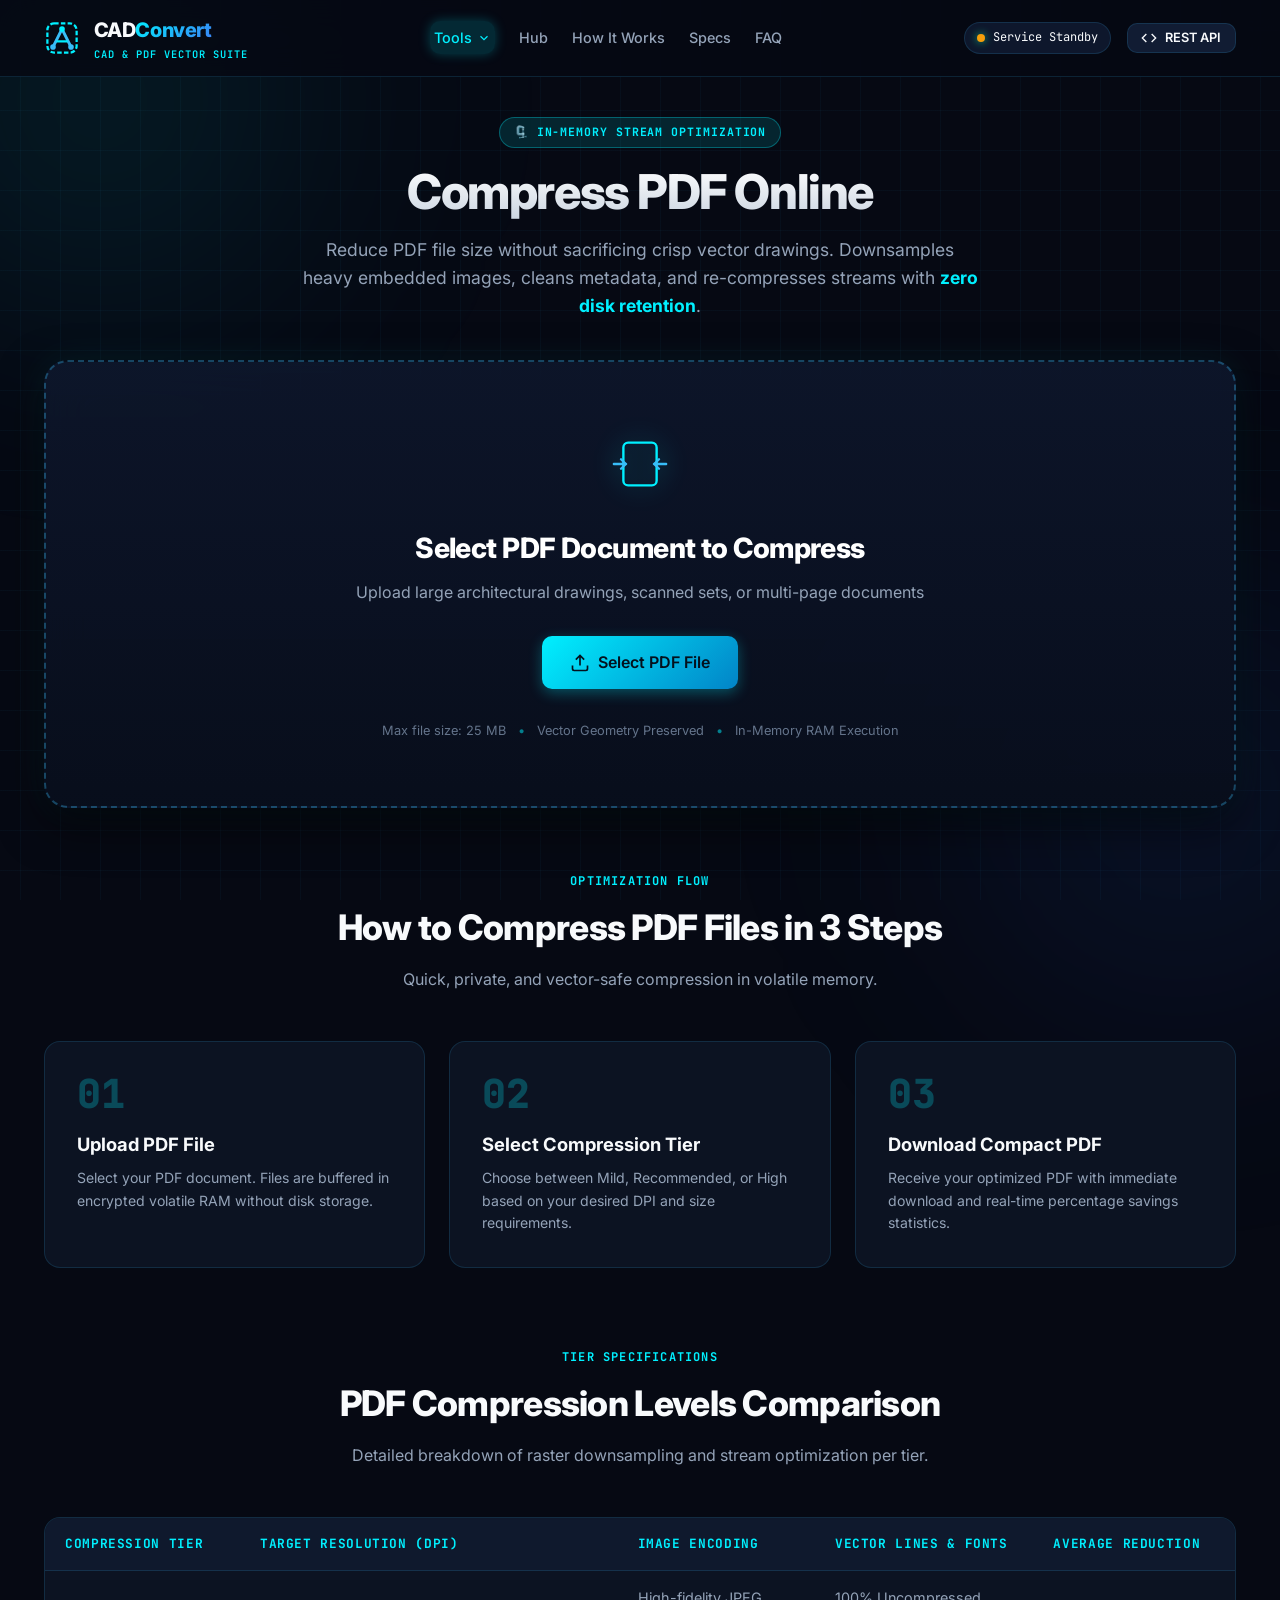
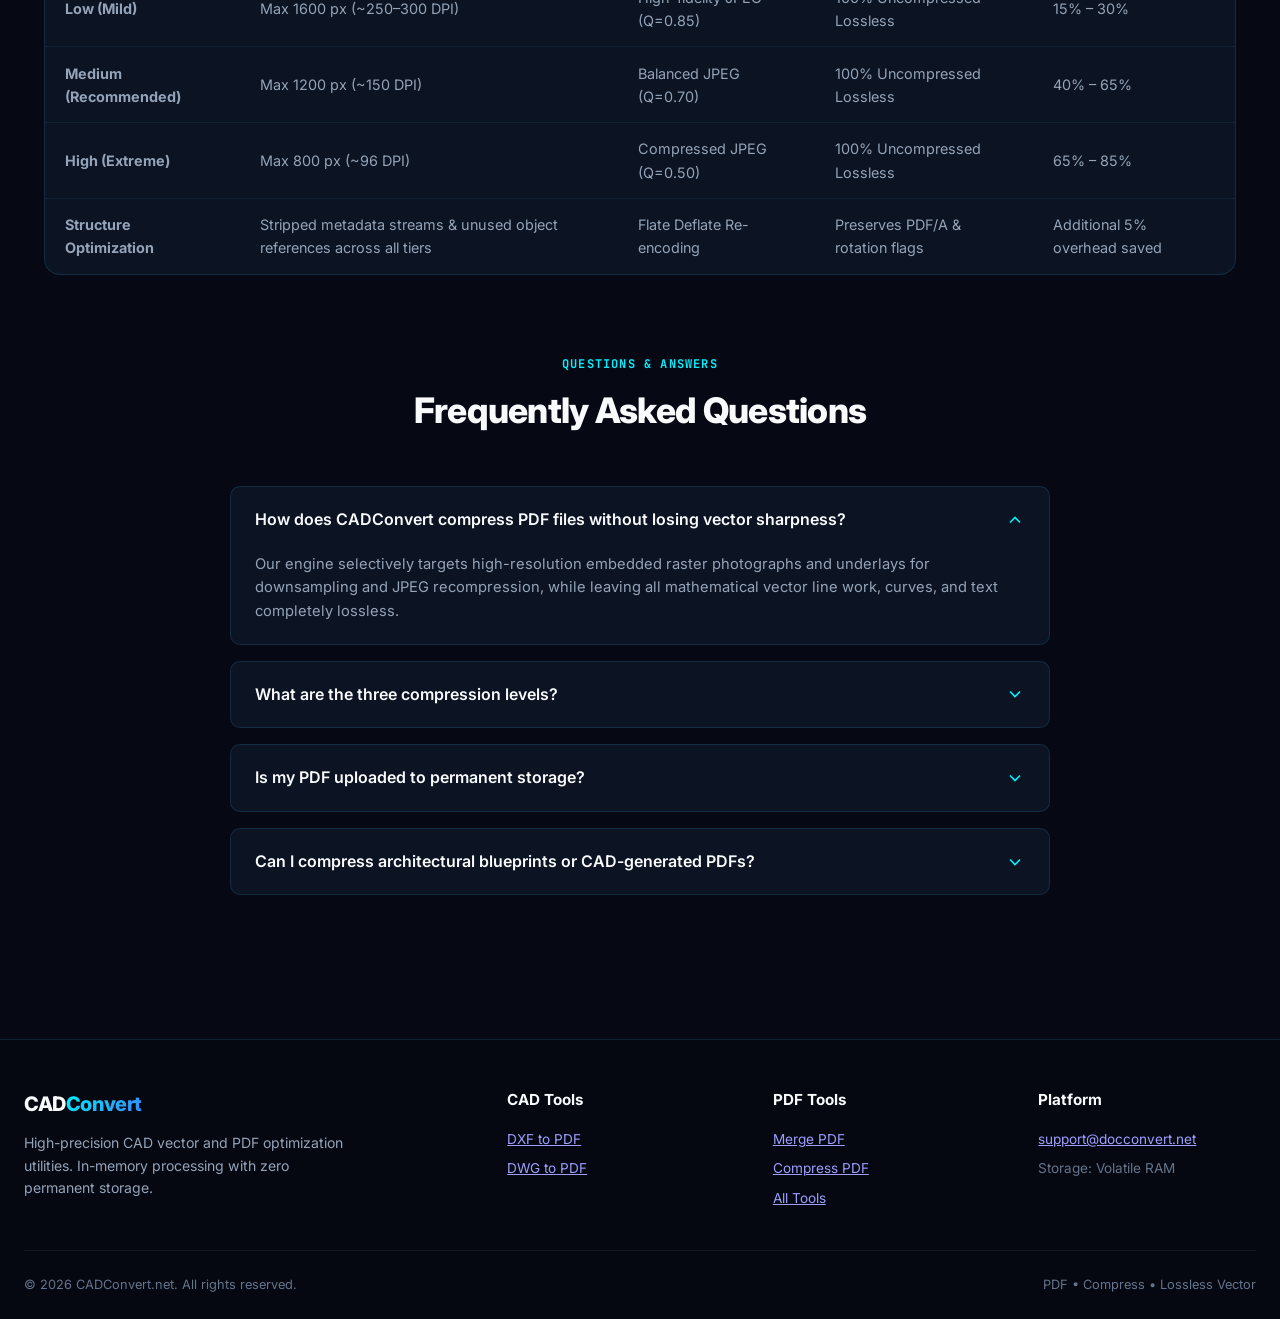
==== commit b9d001bd: "Fix PDF compression stream optimization, manual CAD conversion flow, and default hatch off - Fix Pdf" ====
--- a/src/main/resources/static/compress-pdf.html
+++ b/src/main/resources/static/compress-pdf.html
@@ -451,6 +451,6 @@
         </div>
     </footer>
 
-    <script src="app.js"></script>
+    <script src="app.js?v=3"></script>
 </body>
 </html>
--- a/src/main/resources/static/styles.css
+++ b/src/main/resources/static/styles.css
@@ -172,7 +172,7 @@
 .nav-links {
     display: flex;
     align-items: center;
-    gap: 1.75rem;
+    gap: 1.5rem;
 }
 
 .nav-link {
@@ -185,6 +185,153 @@
 
 .nav-link:hover, .nav-link.active {
     color: var(--cyan-primary);
+}
+
+/* Navigation Dropdown */
+.nav-dropdown {
+    position: relative;
+    display: inline-flex;
+    align-items: center;
+}
+
+.nav-dropdown-toggle {
+    display: inline-flex;
+    align-items: center;
+    gap: 0.45rem;
+    padding: 0.4rem 0.85rem;
+    background: rgba(56, 189, 248, 0.08);
+    border: 1px solid rgba(56, 189, 248, 0.22);
+    border-radius: var(--radius-md);
+    color: var(--text-primary);
+    font-size: 0.88rem;
+    font-weight: 600;
+    font-family: var(--font-sans);
+    cursor: pointer;
+    transition: all 0.2s ease;
+}
+
+.nav-dropdown-toggle:hover,
+.nav-dropdown-toggle.active,
+.nav-dropdown:hover .nav-dropdown-toggle,
+.nav-dropdown.is-open .nav-dropdown-toggle {
+    background: rgba(0, 240, 255, 0.14);
+    border-color: var(--cyan-primary);
+    color: var(--cyan-primary);
+    box-shadow: 0 0 12px rgba(0, 240, 255, 0.25);
+}
+
+.nav-dropdown-toggle svg {
+    transition: transform 0.25s ease;
+}
+
+.nav-dropdown:hover .nav-dropdown-toggle svg,
+.nav-dropdown.is-open .nav-dropdown-toggle svg {
+    transform: rotate(180deg);
+}
+
+.nav-dropdown-menu {
+    position: absolute;
+    top: calc(100% + 10px);
+    left: 0;
+    width: 310px;
+    background: rgba(10, 16, 32, 0.96);
+    backdrop-filter: blur(24px);
+    -webkit-backdrop-filter: blur(24px);
+    border: 1px solid rgba(56, 189, 248, 0.25);
+    border-radius: var(--radius-lg);
+    box-shadow: 0 20px 48px rgba(0, 0, 0, 0.75), 0 0 24px rgba(0, 240, 255, 0.12);
+    padding: 0.65rem;
+    z-index: 1000;
+    opacity: 0;
+    visibility: hidden;
+    pointer-events: none;
+    transform: translateY(-8px);
+    transition: opacity 0.2s cubic-bezier(0.16, 1, 0.3, 1), transform 0.2s cubic-bezier(0.16, 1, 0.3, 1), visibility 0.2s;
+}
+
+/* Hover bridge to keep dropdown open during mouse travel */
+.nav-dropdown-menu::before {
+    content: '';
+    position: absolute;
+    top: -12px;
+    left: 0;
+    right: 0;
+    height: 12px;
+}
+
+.nav-dropdown:hover .nav-dropdown-menu,
+.nav-dropdown.is-open .nav-dropdown-menu,
+.nav-dropdown:focus-within .nav-dropdown-menu {
+    opacity: 1;
+    visibility: visible;
+    pointer-events: auto;
+    transform: translateY(0);
+}
+
+.dropdown-group-title {
+    font-size: 0.68rem;
+    font-weight: 700;
+    font-family: var(--font-mono);
+    text-transform: uppercase;
+    letter-spacing: 0.08em;
+    color: var(--cyan-primary);
+    padding: 0.4rem 0.65rem 0.25rem;
+}
+
+.dropdown-divider {
+    height: 1px;
+    background: rgba(56, 189, 248, 0.12);
+    margin: 0.4rem 0;
+}
+
+.dropdown-item {
+    display: flex;
+    align-items: center;
+    gap: 0.75rem;
+    padding: 0.55rem 0.65rem;
+    border-radius: var(--radius-md);
+    text-decoration: none;
+    color: var(--text-primary);
+    transition: all 0.18s ease;
+}
+
+.dropdown-item:hover, .dropdown-item.active {
+    background: rgba(0, 240, 255, 0.08);
+    border: 1px solid rgba(0, 240, 255, 0.2);
+}
+
+.dropdown-item-icon {
+    width: 32px;
+    height: 32px;
+    border-radius: var(--radius-sm);
+    background: rgba(56, 189, 248, 0.12);
+    border: 1px solid rgba(56, 189, 248, 0.25);
+    color: var(--cyan-primary);
+    display: flex;
+    align-items: center;
+    justify-content: center;
+    font-size: 0.72rem;
+    font-weight: 800;
+    font-family: var(--font-mono);
+    flex-shrink: 0;
+}
+
+.dropdown-item-info {
+    display: flex;
+    flex-direction: column;
+}
+
+.dropdown-item-title {
+    font-size: 0.88rem;
+    font-weight: 600;
+    color: #F8FAFC;
+    line-height: 1.25;
+}
+
+.dropdown-item-desc {
+    font-size: 0.72rem;
+    color: var(--text-secondary);
+    line-height: 1.3;
 }
 
 .nav-actions {
@@ -379,24 +526,29 @@
 }
 
 .converter-card {
-    background: var(--bg-card);
-    backdrop-filter: blur(20px);
-    border: 1px solid var(--border-color);
+    background: linear-gradient(180deg, rgba(14, 23, 44, 0.9) 0%, rgba(8, 14, 28, 0.98) 100%);
+    backdrop-filter: blur(24px);
+    -webkit-backdrop-filter: blur(24px);
+    border: 2px dashed rgba(56, 189, 248, 0.32);
     border-radius: var(--radius-xl);
-    box-shadow: var(--shadow-md), 0 0 40px rgba(0, 240, 255, 0.05);
+    box-shadow: 0 16px 45px rgba(0, 0, 0, 0.6), 0 0 35px rgba(0, 240, 255, 0.08);
     overflow: hidden;
     position: relative;
-    transition: border-color 0.3s ease, box-shadow 0.3s ease;
-}
-
-.converter-card.drag-over {
+    transition: all 0.3s cubic-bezier(0.16, 1, 0.3, 1);
+}
+
+.converter-card:hover,
+.converter-card.drag-over,
+.converter-card.drag-active {
     border-color: var(--cyan-primary);
-    box-shadow: 0 0 35px rgba(0, 240, 255, 0.25);
+    border-style: solid;
+    box-shadow: 0 20px 55px rgba(0, 0, 0, 0.75), 0 0 45px rgba(0, 240, 255, 0.25);
+    transform: translateY(-2px);
 }
 
 /* Dropzone Content */
 .dropzone-content {
-    padding: 4.5rem 2rem;
+    padding: 4rem 2rem;
     text-align: center;
     display: flex;
     flex-direction: column;
@@ -405,33 +557,38 @@
 }
 
 .cad-crosshair-icon {
-    width: 72px;
-    height: 72px;
+    width: 76px;
+    height: 76px;
     margin-bottom: 1.5rem;
     color: var(--cyan-primary);
-    transition: transform 0.3s ease;
+    filter: drop-shadow(0 0 12px rgba(0, 240, 255, 0.4));
+    transition: transform 0.4s cubic-bezier(0.16, 1, 0.3, 1);
 }
 
 .converter-card:hover .cad-crosshair-icon {
-    transform: scale(1.08) rotate(4deg);
+    transform: scale(1.1) rotate(6deg);
 }
 
 .drop-title {
-    font-size: 1.6rem;
-    font-weight: 700;
-    margin-bottom: 0.5rem;
+    font-size: 1.75rem;
+    font-weight: 800;
+    margin-bottom: 0.6rem;
+    color: #FFFFFF;
+    letter-spacing: -0.02em;
 }
 
 .drop-desc {
     color: var(--text-secondary);
-    font-size: 0.95rem;
+    font-size: 1rem;
     margin-bottom: 2rem;
+    max-width: 580px;
+    line-height: 1.5;
 }
 
 .drop-buttons {
     display: flex;
     align-items: center;
-    gap: 1rem;
+    gap: 1.25rem;
     margin-bottom: 2rem;
     flex-wrap: wrap;
     justify-content: center;
@@ -1937,3 +2094,203 @@
         grid-template-columns: 1fr;
     }
 }
+
+/* ==========================================================================
+   Tools Hub Grid & Cards (Modern CAD Blueprint Suite)
+   ========================================================================== */
+.tools-grid {
+    display: grid;
+    grid-template-columns: repeat(auto-fit, minmax(280px, 1fr));
+    gap: 1.5rem;
+    margin-top: 2rem;
+}
+
+.tool-hub-card {
+    background: linear-gradient(180deg, rgba(16, 26, 48, 0.85) 0%, rgba(10, 16, 32, 0.95) 100%);
+    backdrop-filter: blur(16px);
+    -webkit-backdrop-filter: blur(16px);
+    border: 1px solid rgba(56, 189, 248, 0.2);
+    border-radius: var(--radius-xl);
+    padding: 1.75rem;
+    display: flex;
+    flex-direction: column;
+    justify-content: space-between;
+    text-decoration: none;
+    color: inherit;
+    transition: all 0.3s cubic-bezier(0.16, 1, 0.3, 1);
+    position: relative;
+    overflow: hidden;
+}
+
+.tool-hub-card::before {
+    content: '';
+    position: absolute;
+    top: 0;
+    left: 0;
+    right: 0;
+    height: 2px;
+    background: linear-gradient(90deg, transparent, var(--cyan-primary), transparent);
+    opacity: 0;
+    transition: opacity 0.3s ease;
+}
+
+.tool-hub-card:hover {
+    border-color: rgba(0, 240, 255, 0.45);
+    transform: translateY(-4px);
+    box-shadow: 0 16px 36px rgba(0, 0, 0, 0.6), 0 0 25px rgba(0, 240, 255, 0.15);
+}
+
+.tool-hub-card:hover::before {
+    opacity: 1;
+}
+
+.tool-card-header {
+    display: flex;
+    align-items: center;
+    justify-content: space-between;
+    margin-bottom: 1.25rem;
+}
+
+.tool-card-icon {
+    width: 44px;
+    height: 44px;
+    border-radius: var(--radius-md);
+    background: linear-gradient(135deg, rgba(0, 240, 255, 0.18) 0%, rgba(37, 99, 235, 0.18) 100%);
+    border: 1px solid rgba(0, 240, 255, 0.35);
+    color: var(--cyan-primary);
+    display: flex;
+    align-items: center;
+    justify-content: center;
+    font-size: 0.85rem;
+    font-weight: 800;
+    font-family: var(--font-mono);
+    box-shadow: 0 0 16px rgba(0, 240, 255, 0.15);
+}
+
+.tool-card-icon.blue-variant {
+    background: linear-gradient(135deg, rgba(37, 99, 235, 0.25) 0%, rgba(29, 78, 216, 0.15) 100%);
+    border-color: rgba(59, 130, 246, 0.4);
+    color: #60A5FA;
+    box-shadow: 0 0 16px rgba(37, 99, 235, 0.2);
+}
+
+.tool-card-icon.emerald-variant {
+    background: linear-gradient(135deg, rgba(16, 185, 129, 0.2) 0%, rgba(5, 150, 105, 0.1) 100%);
+    border-color: rgba(16, 185, 129, 0.4);
+    color: #34D399;
+    box-shadow: 0 0 16px rgba(16, 185, 129, 0.15);
+}
+
+.tool-card-title {
+    font-size: 1.25rem;
+    font-weight: 700;
+    color: var(--text-primary);
+    margin-bottom: 0.6rem;
+    letter-spacing: -0.01em;
+}
+
+.tool-card-desc {
+    font-size: 0.88rem;
+    color: var(--text-secondary);
+    line-height: 1.55;
+    margin-bottom: 1.25rem;
+}
+
+.tool-card-tags {
+    display: flex;
+    flex-wrap: wrap;
+    gap: 0.4rem;
+    margin-bottom: 1.25rem;
+}
+
+.tool-card-footer {
+    display: flex;
+    align-items: center;
+    justify-content: space-between;
+    padding-top: 1rem;
+    border-top: 1px solid rgba(255, 255, 255, 0.06);
+}
+
+.tool-card-cta {
+    font-size: 0.85rem;
+    font-weight: 700;
+    color: var(--cyan-primary);
+    display: inline-flex;
+    align-items: center;
+    gap: 0.35rem;
+    transition: transform 0.2s ease, color 0.2s ease;
+}
+
+.tool-hub-card:hover .tool-card-cta {
+    transform: translateX(4px);
+    color: var(--cyan-hover);
+}
+
+/* ==========================================================================
+   Landing Steps Grid (How it works 3-step workflow)
+   ========================================================================== */
+.landing-steps-grid {
+    display: grid;
+    grid-template-columns: repeat(3, 1fr);
+    gap: 1.5rem;
+    margin-top: 2rem;
+}
+
+.landing-step-card {
+    background: linear-gradient(180deg, rgba(16, 26, 48, 0.75) 0%, rgba(10, 16, 30, 0.9) 100%);
+    backdrop-filter: blur(16px);
+    -webkit-backdrop-filter: blur(16px);
+    border: 1px solid rgba(56, 189, 248, 0.18);
+    border-radius: var(--radius-xl);
+    padding: 2rem;
+    position: relative;
+    transition: all 0.3s ease;
+}
+
+.landing-step-card:hover {
+    border-color: rgba(0, 240, 255, 0.4);
+    transform: translateY(-3px);
+    box-shadow: 0 12px 30px rgba(0, 0, 0, 0.5), 0 0 20px rgba(0, 240, 255, 0.1);
+}
+
+.step-num {
+    font-family: var(--font-mono);
+    font-size: 2.5rem;
+    font-weight: 800;
+    color: rgba(0, 240, 255, 0.25);
+    line-height: 1;
+    margin-bottom: 1rem;
+    transition: color 0.3s ease, text-shadow 0.3s ease;
+}
+
+.landing-step-card:hover .step-num {
+    color: var(--cyan-primary);
+    text-shadow: 0 0 20px rgba(0, 240, 255, 0.5);
+}
+
+.landing-step-title {
+    font-size: 1.15rem;
+    font-weight: 700;
+    color: var(--text-primary);
+    margin-bottom: 0.6rem;
+}
+
+.landing-step-desc {
+    font-size: 0.88rem;
+    color: var(--text-secondary);
+    line-height: 1.6;
+}
+
+@media (max-width: 860px) {
+    .landing-steps-grid {
+        grid-template-columns: 1fr;
+    }
+
+    .nav-links {
+        gap: 0.85rem;
+    }
+
+    .nav-link {
+        font-size: 0.82rem;
+    }
+}
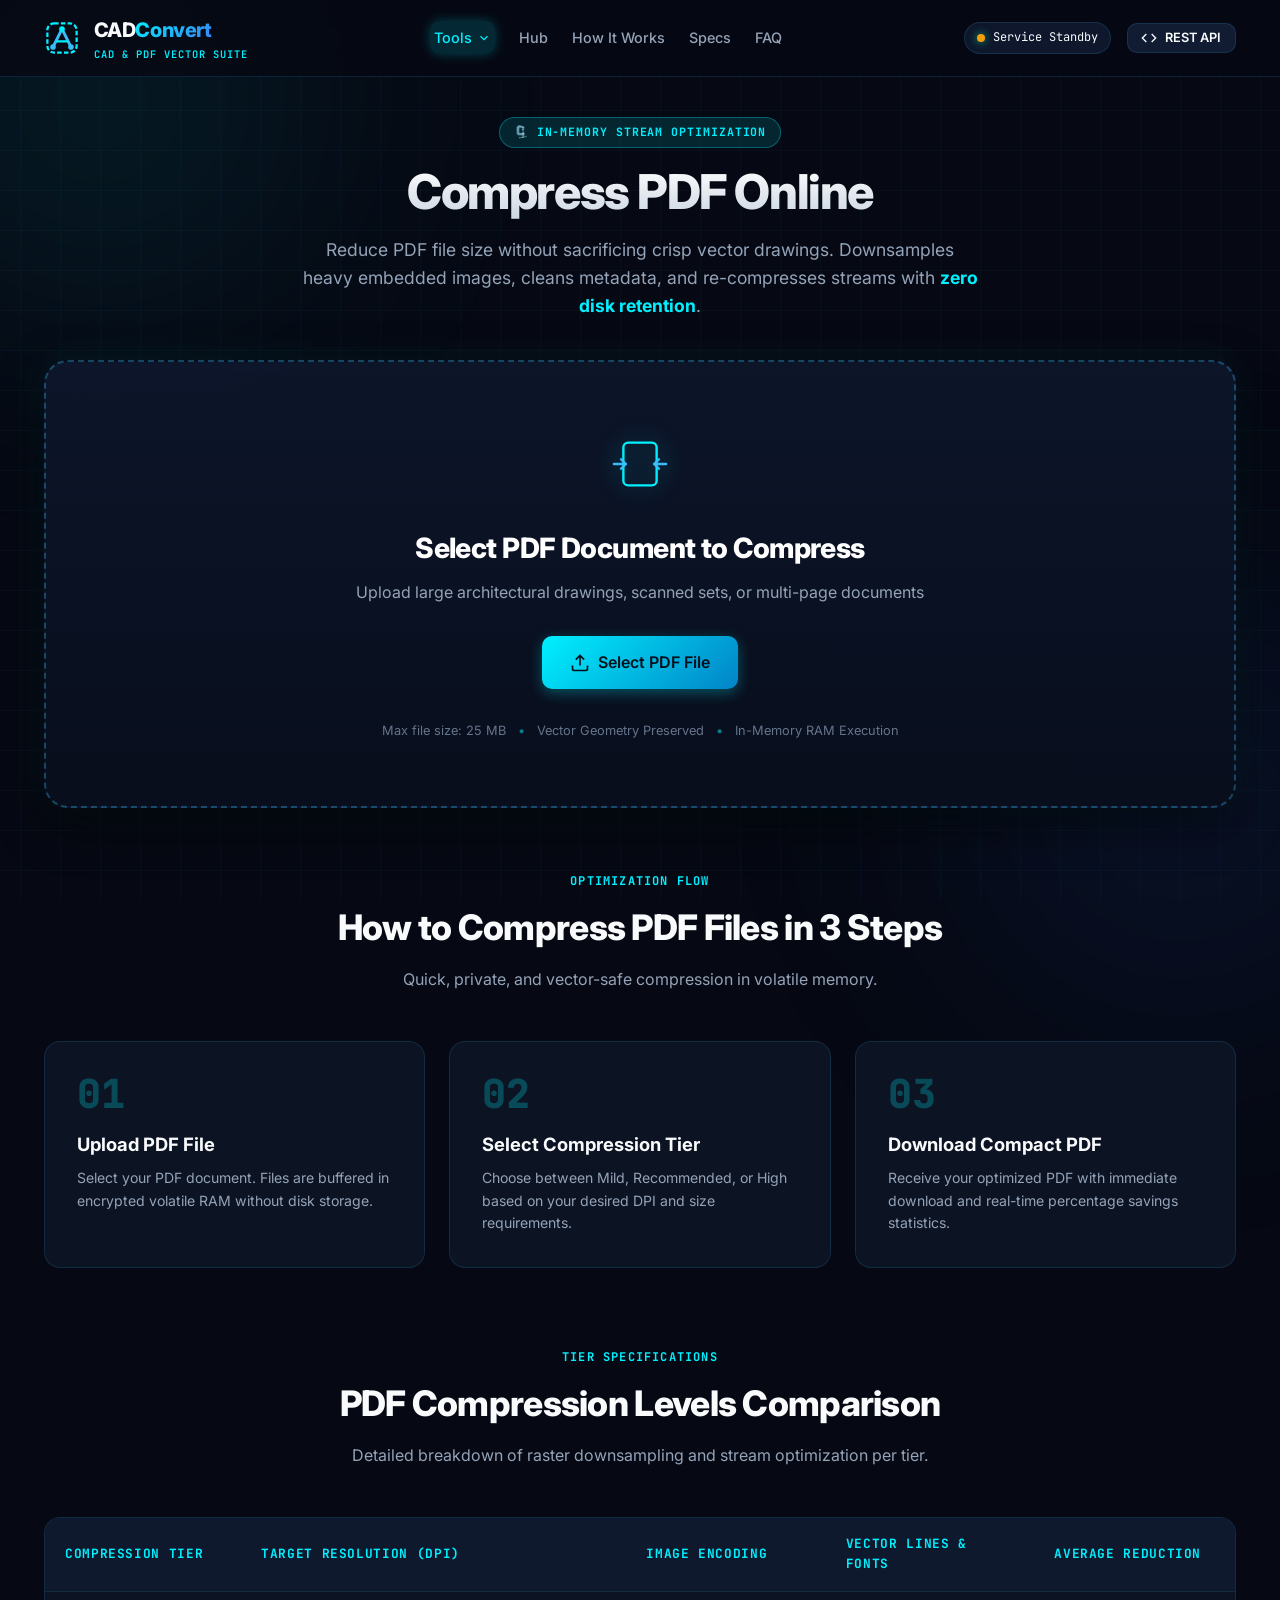
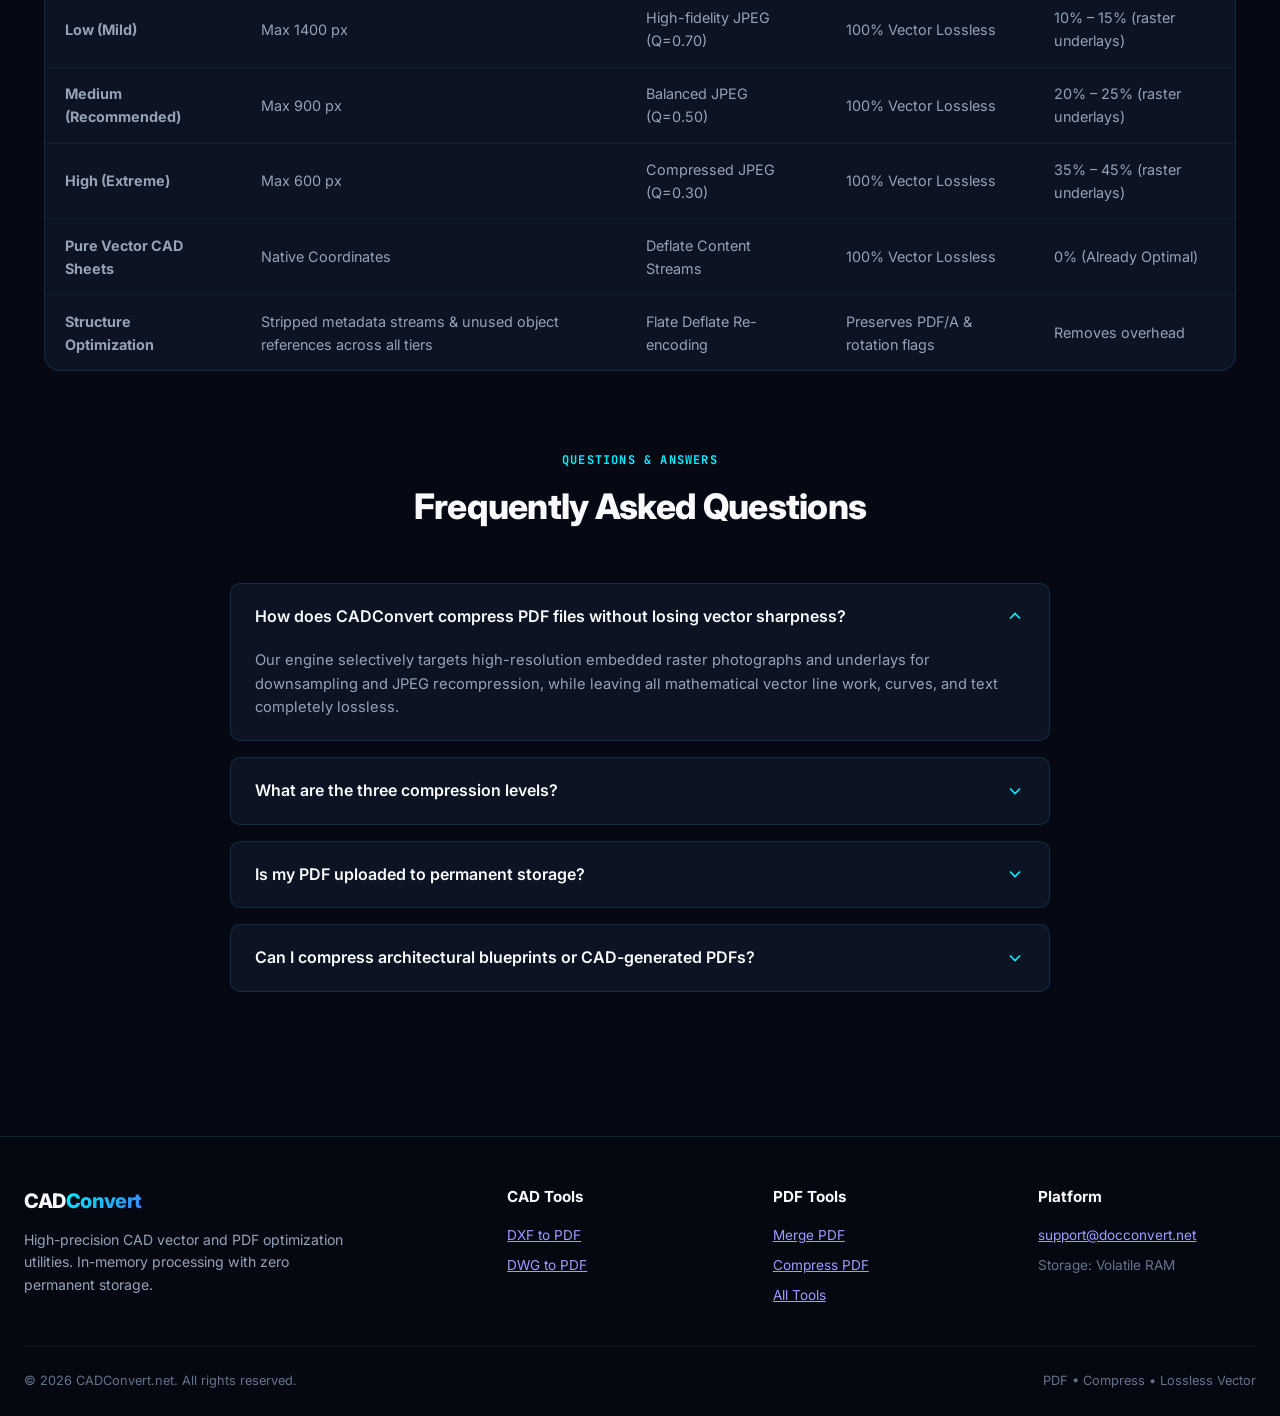
==== commit 5eed30e8: "Step 1: Audit and harden Merge PDF & Compress PDF tools with real CAD inputs and accurate marketing " ====
--- a/src/main/resources/static/compress-pdf.html
+++ b/src/main/resources/static/compress-pdf.html
@@ -42,7 +42,7 @@
           "name": "What are the three compression levels?",
           "acceptedAnswer": {
             "@type": "Answer",
-            "text": "Mild (Low) retains maximum raster resolution for high-end plotting; Recommended (Medium) downsamples images to 150 DPI for general emailing and web display (~50% size savings); Extreme (High) aggressively compresses to 96 DPI for minimum file size (~75% savings)."
+            "text": "Mild (Low) retains maximum raster resolution for high-end plotting (~10–15% size reduction on embedded raster underlays); Recommended (Medium) downsamples images to 900px for general emailing and web display (~20–25% reduction); Extreme (High) aggressively compresses to 600px for strict municipal portals (~35–45% reduction). Pure vector geometry remains 100% untouched and lossless."
           }
         },
         {
@@ -230,19 +230,19 @@
                         <div class="compress-tiers-grid">
                             <div class="compress-tier-card" data-tier="low">
                                 <div class="compress-tier-title">Low (Mild)</div>
-                                <div class="compress-tier-saving">~25%</div>
-                                <div class="compress-tier-desc">Crisp photo fidelity (1600 DPI max, 85% quality). Best for blueprints with high-res underlays.</div>
+                                <div class="compress-tier-saving">~10–15%</div>
+                                <div class="compress-tier-desc">Crisp photo fidelity (1400px max, 70% quality). Best for blueprints with high-res underlays.</div>
                             </div>
                             <div class="compress-tier-card selected" data-tier="medium">
                                 <span class="compress-tier-badge">Recommended</span>
                                 <div class="compress-tier-title">Medium</div>
-                                <div class="compress-tier-saving">~50%</div>
-                                <div class="compress-tier-desc">Balanced DPI (1200px max, 70% quality). Ideal for email, client review, and web viewing.</div>
+                                <div class="compress-tier-saving">~20–25%</div>
+                                <div class="compress-tier-desc">Balanced DPI (900px max, 50% quality). Ideal for email, client review, and web viewing.</div>
                             </div>
                             <div class="compress-tier-card" data-tier="high">
                                 <div class="compress-tier-title">High (Extreme)</div>
-                                <div class="compress-tier-saving">~75%</div>
-                                <div class="compress-tier-desc">Maximum reduction (800px max, 50% quality). Aggressive size reduction for strict portals.</div>
+                                <div class="compress-tier-saving">~35–45%</div>
+                                <div class="compress-tier-desc">Maximum reduction (600px max, 30% quality). Aggressive size reduction for strict portals.</div>
                             </div>
                         </div>
                     </div>
@@ -331,31 +331,38 @@
                     <tbody>
                         <tr>
                             <td><strong>Low (Mild)</strong></td>
-                            <td>Max 1600 px (~250–300 DPI)</td>
-                            <td>High-fidelity JPEG (Q=0.85)</td>
-                            <td>100% Uncompressed Lossless</td>
-                            <td>15% – 30%</td>
+                            <td>Max 1400 px</td>
+                            <td>High-fidelity JPEG (Q=0.70)</td>
+                            <td>100% Vector Lossless</td>
+                            <td>10% – 15% (raster underlays)</td>
                         </tr>
                         <tr>
                             <td><strong>Medium (Recommended)</strong></td>
-                            <td>Max 1200 px (~150 DPI)</td>
-                            <td>Balanced JPEG (Q=0.70)</td>
-                            <td>100% Uncompressed Lossless</td>
-                            <td>40% – 65%</td>
+                            <td>Max 900 px</td>
+                            <td>Balanced JPEG (Q=0.50)</td>
+                            <td>100% Vector Lossless</td>
+                            <td>20% – 25% (raster underlays)</td>
                         </tr>
                         <tr>
                             <td><strong>High (Extreme)</strong></td>
-                            <td>Max 800 px (~96 DPI)</td>
-                            <td>Compressed JPEG (Q=0.50)</td>
-                            <td>100% Uncompressed Lossless</td>
-                            <td>65% – 85%</td>
+                            <td>Max 600 px</td>
+                            <td>Compressed JPEG (Q=0.30)</td>
+                            <td>100% Vector Lossless</td>
+                            <td>35% – 45% (raster underlays)</td>
+                        </tr>
+                        <tr>
+                            <td><strong>Pure Vector CAD Sheets</strong></td>
+                            <td>Native Coordinates</td>
+                            <td>Deflate Content Streams</td>
+                            <td>100% Vector Lossless</td>
+                            <td>0% (Already Optimal)</td>
                         </tr>
                         <tr>
                             <td><strong>Structure Optimization</strong></td>
                             <td>Stripped metadata streams &amp; unused object references across all tiers</td>
                             <td>Flate Deflate Re-encoding</td>
                             <td>Preserves PDF/A &amp; rotation flags</td>
-                            <td>Additional 5% overhead saved</td>
+                            <td>Removes overhead</td>
                         </tr>
                     </tbody>
                 </table>
@@ -386,7 +393,7 @@
                         <svg class="faq-chevron" width="20" height="20" viewBox="0 0 24 24" fill="none" stroke="currentColor" stroke-width="2"><polyline points="6 9 12 15 18 9"/></svg>
                     </summary>
                     <div class="faq-answer">
-                        <p>Mild (Low) retains maximum raster resolution for high-end plotting; Recommended (Medium) downsamples images to 150 DPI for general emailing and web display (~50% size savings); Extreme (High) aggressively compresses to 96 DPI for minimum file size (~75% savings).</p>
+                        <p>Mild (Low) retains maximum raster resolution for high-end plotting (~10–15% size reduction on embedded raster underlays); Recommended (Medium) downsamples images to 900px for general emailing and web display (~20–25% reduction); Extreme (High) aggressively compresses to 600px for strict municipal portals (~35–45% reduction). Pure vector geometry remains 100% untouched and lossless.</p>
                     </div>
                 </details>
 
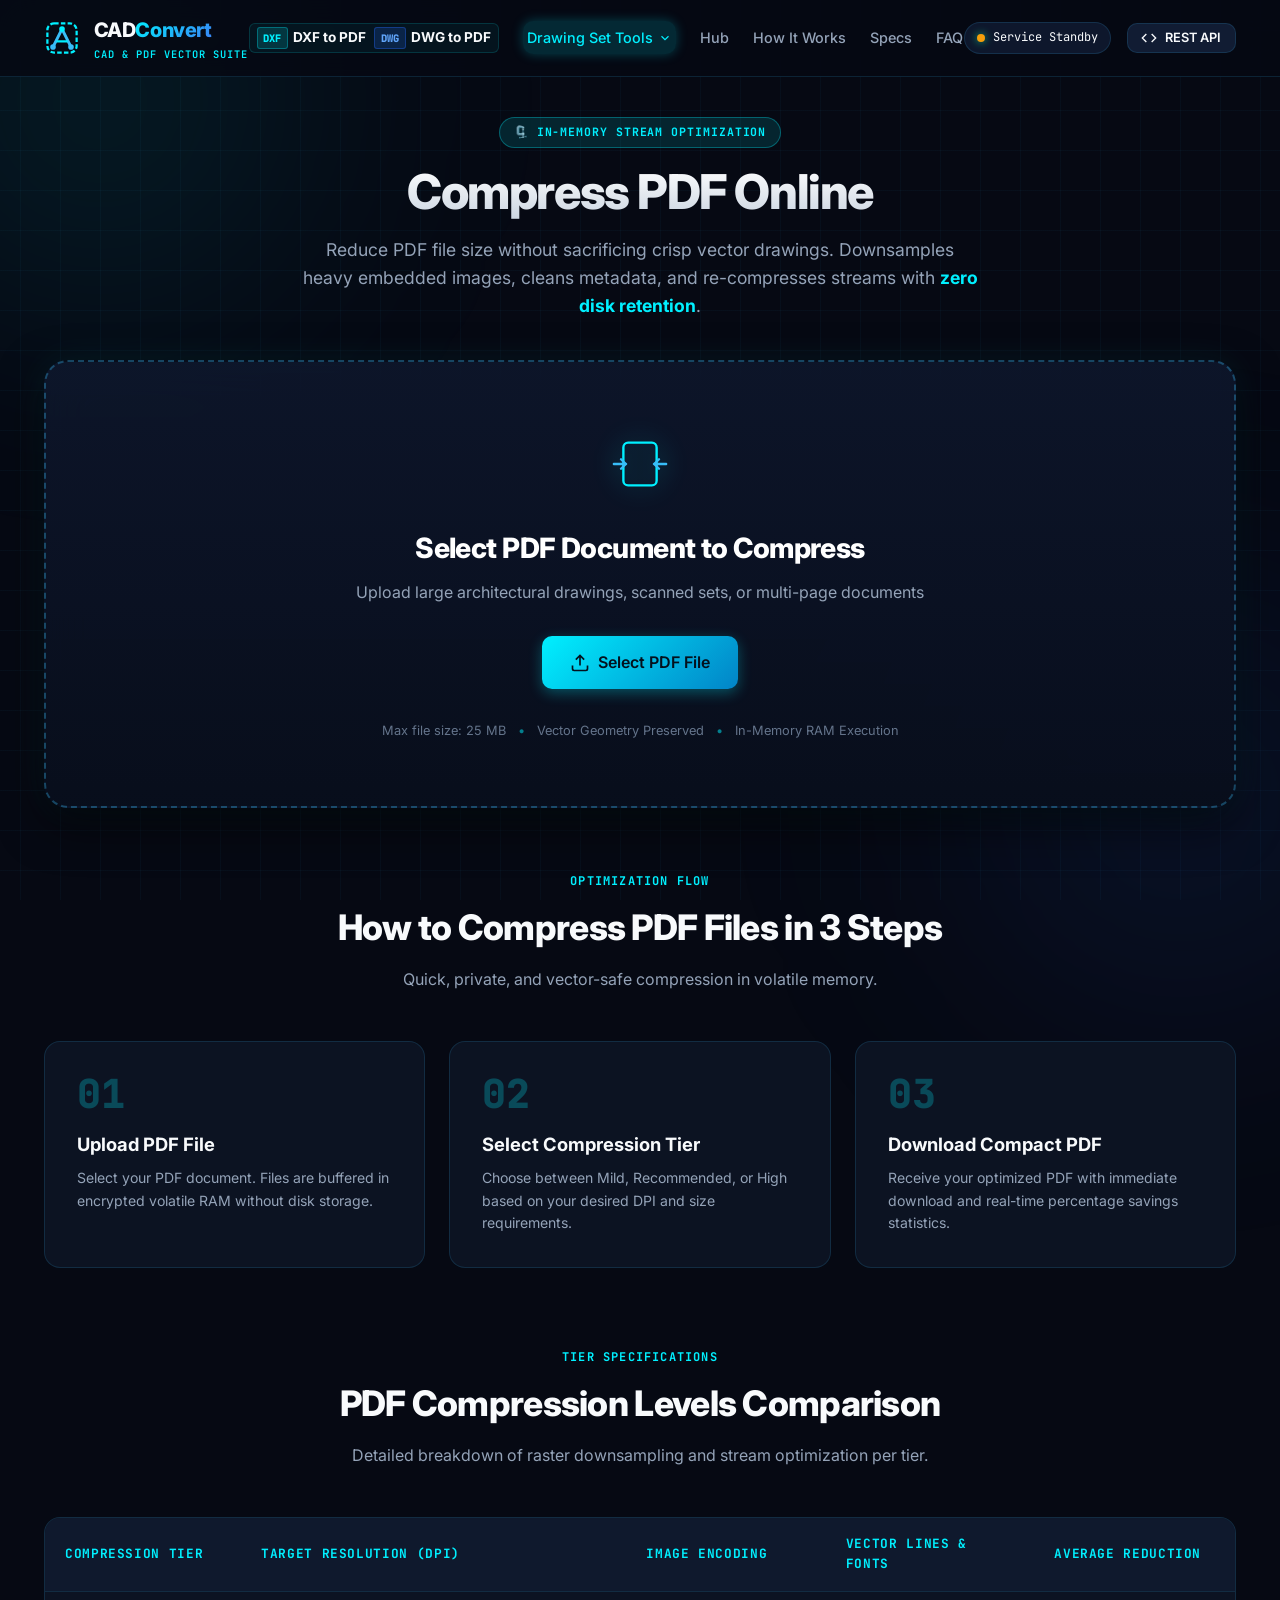
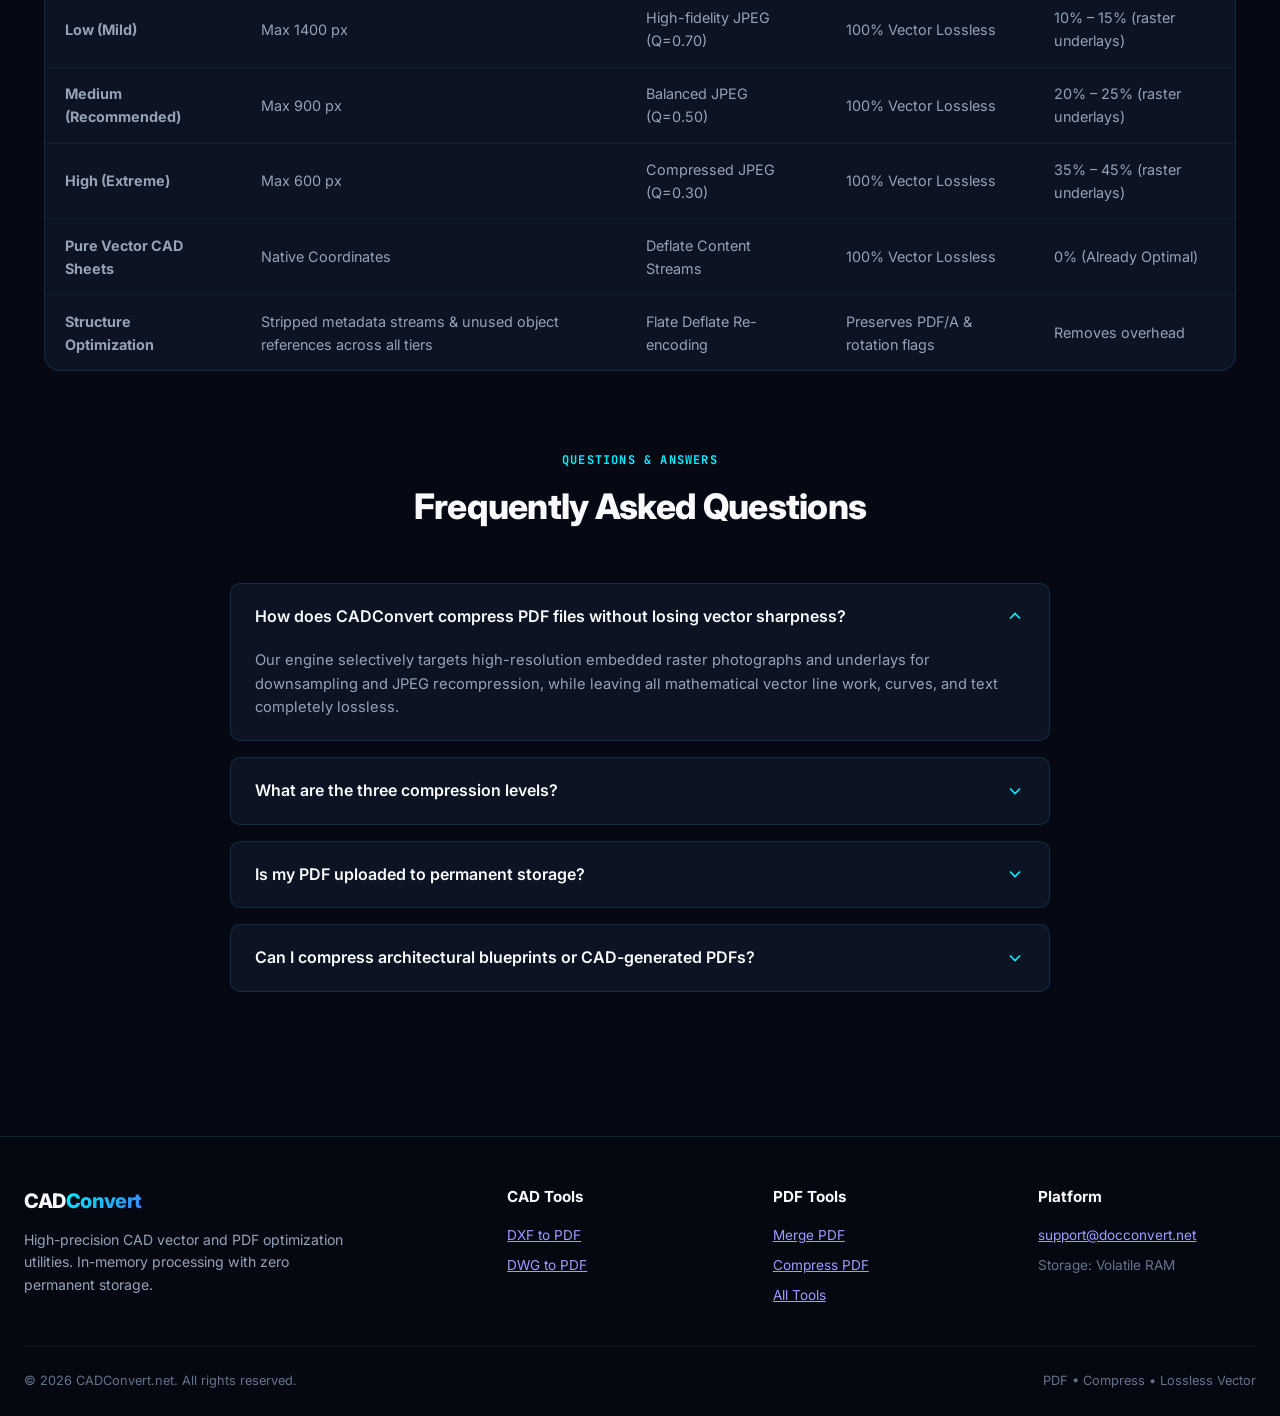
==== commit 214a1406: "Step 4: Restructure navigation and messaging with CAD-first prominent layout, drawing-set terms, uni" ====
--- a/src/main/resources/static/compress-pdf.html
+++ b/src/main/resources/static/compress-pdf.html
@@ -3,13 +3,13 @@
 <head>
     <meta charset="UTF-8">
     <meta name="viewport" content="width=device-width, initial-scale=1.0">
-    <title>Compress PDF Online - Reduce PDF Size Without Quality Loss | CADConvert</title>
-    <meta name="description" content="Compress and downsample PDF files online. Choose between Extreme, Recommended, and Low compression tiers. Preserves vector drawings with zero disk retention.">
+    <title>Compress CAD PDF Drawings - Meet Municipal Portal Upload Limits | CADConvert</title>
+    <meta name="description" content="Downsample embedded raster underlays to meet municipal permit portal upload limits while keeping 100% vector linework crisp. Zero permanent disk storage.">
     <link rel="canonical" href="https://docconvert.net/compress-pdf">
     
     <!-- OpenGraph & Twitter -->
-    <meta property="og:title" content="Compress PDF Online - Reduce PDF Size Without Quality Loss | CADConvert">
-    <meta property="og:description" content="Reduce PDF file size in volatile memory. 3 compression tiers downsample embedded images while preserving pure vector geometry.">
+    <meta property="og:title" content="Compress CAD PDF Drawings - Meet Municipal Portal Upload Limits | CADConvert">
+    <meta property="og:description" content="Reduce CAD PDF file size to meet municipal upload limits in volatile memory. 3 compression tiers downsample embedded underlays while preserving vector geometry.">
     <meta property="og:type" content="website">
     <meta property="og:url" content="https://docconvert.net/compress-pdf">
     <!-- Favicon & App Icons -->
@@ -91,36 +91,69 @@
             </a>
 
             <nav class="nav-links" aria-label="Main Navigation">
-                <div class="nav-dropdown">
-                    <button class="nav-dropdown-toggle active" aria-expanded="false">
-                        <span>Tools</span>
+                <!-- CAD Converters: Prominent First -->
+                <div class="nav-cad-group">
+                    <a href="/dxf-to-pdf" class="nav-link nav-link-cad" title="Convert AutoCAD DXF drawings to Vector PDF">
+                        <span class="nav-badge-dxf">DXF</span>
+                        <span>DXF to PDF</span>
+                    </a>
+                    <a href="/dwg-to-pdf" class="nav-link nav-link-cad" title="Convert native DWG drawings to Vector PDF">
+                        <span class="nav-badge-dwg">DWG</span>
+                        <span>DWG to PDF</span>
+                    </a>
+                </div>
+
+                <!-- Drawing Set Tools: Secondary Dropdown -->
+                <div class="nav-dropdown" id="tools-dropdown">
+                    <button class="nav-dropdown-toggle active" aria-expanded="false" id="tools-dropdown-btn">
+                        <span>Drawing Set Tools</span>
                         <svg width="14" height="14" viewBox="0 0 24 24" fill="none" stroke="currentColor" stroke-width="2"><polyline points="6 9 12 15 18 9"/></svg>
                     </button>
-                    <div class="nav-dropdown-menu">
-                        <div class="dropdown-group-title">CAD Converters</div>
-                        <a href="/dxf-to-pdf" class="dropdown-item">
-                            <div class="dropdown-item-icon">DXF</div>
-                            <div class="dropdown-item-info">
-                                <span class="dropdown-item-title">DXF to PDF</span>
-                                <span class="dropdown-item-desc">Vector CAD drawing conversion</span>
-                            </div>
-                        </a>
-                        <a href="/dwg-to-pdf" class="dropdown-item">
-                            <div class="dropdown-item-icon">DWG</div>
-                            <div class="dropdown-item-info">
-                                <span class="dropdown-item-title">DWG to PDF</span>
-                                <span class="dropdown-item-desc">Native AutoCAD binary support</span>
-                            </div>
-                        </a>
-                        <div class="dropdown-divider"></div>
-                        <div class="dropdown-group-title">PDF Optimization</div>
+                    <div class="nav-dropdown-menu" id="tools-dropdown-menu">
+                        <div class="dropdown-group-title">Drawing Set Tools</div>
                         <a href="/merge-pdf" class="dropdown-item">
                             <div class="dropdown-item-icon">
                                 <svg width="16" height="16" viewBox="0 0 24 24" fill="none" stroke="currentColor" stroke-width="2"><rect x="3" y="3" width="18" height="18" rx="2"/><path d="M12 8v8M8 12h8"/></svg>
                             </div>
                             <div class="dropdown-item-info">
-                                <span class="dropdown-item-title">Merge PDF</span>
-                                <span class="dropdown-item-desc">Combine multi-sheet sets</span>
+                                <span class="dropdown-item-title">Merge Drawing Sets</span>
+                                <span class="dropdown-item-desc">Combine multi-sheet blueprint sets</span>
+                            </div>
+                        </a>
+                        <a href="/split-pdf" class="dropdown-item">
+                            <div class="dropdown-item-icon">
+                                <svg width="16" height="16" viewBox="0 0 24 24" fill="none" stroke="currentColor" stroke-width="2"><path d="M16 3v18M8 3v18"/></svg>
+                            </div>
+                            <div class="dropdown-item-info">
+                                <span class="dropdown-item-title">Split &amp; Extract Sheets</span>
+                                <span class="dropdown-item-desc">Extract pages by range or output ZIP</span>
+                            </div>
+                        </a>
+                        <a href="/resize-pdf" class="dropdown-item">
+                            <div class="dropdown-item-icon">
+                                <svg width="16" height="16" viewBox="0 0 24 24" fill="none" stroke="currentColor" stroke-width="2"><polyline points="15 3 21 3 21 9"/><polyline points="9 21 3 21 3 15"/><line x1="21" y1="3" x2="14" y2="10"/><line x1="3" y1="21" x2="10" y2="14"/></svg>
+                            </div>
+                            <div class="dropdown-item-info">
+                                <span class="dropdown-item-title">Resize &amp; Rescale Pages</span>
+                                <span class="dropdown-item-desc">Fit to A0–A4 or custom plot sizes</span>
+                            </div>
+                        </a>
+                        <a href="/rotate-pdf" class="dropdown-item">
+                            <div class="dropdown-item-icon">
+                                <svg width="16" height="16" viewBox="0 0 24 24" fill="none" stroke="currentColor" stroke-width="2"><path d="M21.5 2v6h-6M21.34 15.57a10 10 0 1 1-.57-8.38l5.67-5.67"/></svg>
+                            </div>
+                            <div class="dropdown-item-info">
+                                <span class="dropdown-item-title">Rotate Drawing Sheets</span>
+                                <span class="dropdown-item-desc">90°, 180°, 270° orientation fix</span>
+                            </div>
+                        </a>
+                        <a href="/stamp-pdf" class="dropdown-item">
+                            <div class="dropdown-item-icon">
+                                <svg width="16" height="16" viewBox="0 0 24 24" fill="none" stroke="currentColor" stroke-width="2"><path d="M12 22s8-4 8-10V5l-8-3-8 3v7c0 6 8 10 8 10z"/></svg>
+                            </div>
+                            <div class="dropdown-item-info">
+                                <span class="dropdown-item-title">Approval &amp; Watermark Stamp</span>
+                                <span class="dropdown-item-desc">Vector text stamp &amp; date macros</span>
                             </div>
                         </a>
                         <a href="/compress-pdf" class="dropdown-item active">
@@ -128,8 +161,8 @@
                                 <svg width="16" height="16" viewBox="0 0 24 24" fill="none" stroke="currentColor" stroke-width="2"><polyline points="4 14 10 14 10 20"/><polyline points="20 10 14 10 14 4"/><line x1="14" y1="10" x2="21" y2="3"/><line x1="3" y1="21" x2="10" y2="14"/></svg>
                             </div>
                             <div class="dropdown-item-info">
-                                <span class="dropdown-item-title">Compress PDF</span>
-                                <span class="dropdown-item-desc">Downsample without vector loss</span>
+                                <span class="dropdown-item-title">Compress for Portal Upload</span>
+                                <span class="dropdown-item-desc">Meet municipal permit upload limits</span>
                             </div>
                         </a>
                         <div class="dropdown-divider"></div>
@@ -275,6 +308,19 @@
                             <button type="button" class="btn btn-success btn-lg" id="btn-download-compressed">
                                 <svg width="20" height="20" viewBox="0 0 24 24" fill="none" stroke="currentColor" stroke-width="2"><path d="M21 15v4a2 2 0 0 1-2 2H5a2 2 0 0 1-2-2v-4M7 10l5 5 5-5M12 15V3"/></svg>
                                 <span>Download Compressed PDF</span>
+                            </button>
+                        </div>
+
+                        <!-- Chained Next Steps -->
+                        <div class="chain-next-card">
+                            <span class="chain-next-title">Next Step:</span>
+                            <button type="button" class="btn btn-secondary btn-sm" id="btn-compress-chain-stamp">
+                                <svg width="14" height="14" viewBox="0 0 24 24" fill="none" stroke="currentColor" stroke-width="2" style="margin-right:4px;"><path d="M12 22s8-4 8-10V5l-8-3-8 3v7c0 6 8 10 8 10z"/></svg>
+                                <span>Add Stamp / Watermark</span>
+                            </button>
+                            <button type="button" class="btn btn-secondary btn-sm" id="btn-compress-chain-merge">
+                                <svg width="14" height="14" viewBox="0 0 24 24" fill="none" stroke="currentColor" stroke-width="2" style="margin-right:4px;"><path d="M8 3H5a2 2 0 0 0-2 2v3m18 0V5a2 2 0 0 0-2-2h-3m0 18h3a2 2 0 0 0 2-2v-3M3 16v3a2 2 0 0 0 2 2h3"/></svg>
+                                <span>Merge with other sheets</span>
                             </button>
                         </div>
                     </div>
--- a/src/main/resources/static/styles.css
+++ b/src/main/resources/static/styles.css
@@ -116,7 +116,7 @@
 }
 
 /* Header & Navbar */
-.navbar {
+.navbar, .app-header {
     position: sticky;
     top: 0;
     z-index: 100;
@@ -125,7 +125,7 @@
     border-bottom: 1px solid var(--border-color);
 }
 
-.nav-container {
+.nav-container, .header-container {
     max-width: 1240px;
     margin: 0 auto;
     padding: 0.85rem 1.5rem;
@@ -169,7 +169,7 @@
     letter-spacing: 0.1em;
 }
 
-.nav-links {
+.nav-links, .main-nav {
     display: flex;
     align-items: center;
     gap: 1.5rem;
@@ -386,6 +386,12 @@
     text-decoration: none;
 }
 
+.btn-xs {
+    padding: 0.25rem 0.55rem;
+    font-size: 0.72rem;
+    line-height: 1.2;
+}
+
 .btn-sm {
     padding: 0.4rem 0.85rem;
     font-size: 0.8rem;
@@ -1468,7 +1474,14 @@
         grid-template-columns: 1fr 1fr;
     }
 
-    .nav-links {
+    .nav-links, .main-nav {
+        display: flex;
+        align-items: center;
+        gap: 0.5rem;
+    }
+
+    .nav-links .nav-link:not(.nav-link-cad):not([href="/tools"]),
+    .main-nav .nav-link:not(.nav-link-cad):not([href="/tools"]) {
         display: none;
     }
 
@@ -1478,7 +1491,50 @@
 }
 
 @media (max-width: 640px) {
+    .nav-container, .header-container {
+        padding: 0.5rem 0.75rem;
+        flex-wrap: wrap;
+        gap: 0.4rem;
+    }
+
+    .nav-links, .main-nav {
+        order: 3;
+        width: 100%;
+        display: flex;
+        justify-content: flex-start;
+        overflow-x: auto;
+        gap: 0.35rem;
+        padding-top: 0.3rem;
+        border-top: 1px solid rgba(56, 189, 248, 0.1);
+    }
+
+    .nav-cad-group {
+        gap: 0.35rem;
+        padding: 0.15rem 0.3rem;
+    }
+
+    .nav-link-cad {
+        font-size: 0.78rem;
+    }
+
+    .nav-dropdown-toggle {
+        font-size: 0.78rem;
+        padding: 0.35rem 0.6rem;
+    }
+
     .footer-container {
+        grid-template-columns: 1fr;
+    }
+
+    .hero-title {
+        font-size: 1.7rem;
+    }
+
+    .converter-card {
+        padding: 1.25rem 0.75rem;
+    }
+
+    .tools-grid {
         grid-template-columns: 1fr;
     }
 
@@ -2294,3 +2350,91 @@
         font-size: 0.82rem;
     }
 }
+
+/* ==========================================================================
+   CAD Prominent Nav & Drawing Set Tool Chaining Actions
+   ========================================================================== */
+.nav-cad-group {
+    display: inline-flex;
+    align-items: center;
+    gap: 0.5rem;
+    padding: 0.2rem 0.4rem;
+    background: rgba(0, 240, 255, 0.05);
+    border: 1px solid rgba(0, 240, 255, 0.15);
+    border-radius: var(--radius-sm);
+}
+
+.nav-link-cad {
+    display: inline-flex;
+    align-items: center;
+    gap: 0.35rem;
+    font-weight: 700;
+    color: var(--text-primary);
+    text-decoration: none;
+    font-size: 0.85rem;
+}
+
+.nav-link-cad:hover {
+    color: var(--cyan-primary);
+}
+
+.nav-badge-dxf, .nav-badge-dwg {
+    font-size: 0.65rem;
+    font-family: var(--font-mono);
+    padding: 0.1rem 0.35rem;
+    border-radius: 3px;
+    font-weight: 800;
+    background: rgba(0, 240, 255, 0.15);
+    color: var(--cyan-primary);
+    border: 1px solid rgba(0, 240, 255, 0.3);
+}
+
+.nav-badge-dwg {
+    background: rgba(37, 99, 235, 0.2);
+    color: #60a5fa;
+    border-color: rgba(37, 99, 235, 0.4);
+}
+
+.queue-item-chain {
+    width: 100%;
+    margin-top: 0.6rem;
+    padding-top: 0.6rem;
+    border-top: 1px dashed var(--border-color);
+    display: flex;
+    align-items: center;
+    gap: 0.5rem;
+    flex-wrap: wrap;
+}
+
+.queue-item-chain .chain-label {
+    font-size: 0.72rem;
+    font-weight: 700;
+    color: var(--cyan-primary);
+    text-transform: uppercase;
+    letter-spacing: 0.05em;
+    display: inline-flex;
+    align-items: center;
+    gap: 0.25rem;
+    margin-right: 0.25rem;
+}
+
+.chain-next-card {
+    margin-top: 1.25rem;
+    padding-top: 1rem;
+    border-top: 1px dashed var(--border-color);
+    display: flex;
+    align-items: center;
+    justify-content: center;
+    gap: 0.6rem;
+    flex-wrap: wrap;
+}
+
+.chain-next-card .chain-next-title {
+    font-size: 0.8rem;
+    font-weight: 700;
+    color: var(--cyan-primary);
+    text-transform: uppercase;
+    letter-spacing: 0.05em;
+    margin-right: 0.25rem;
+}
+
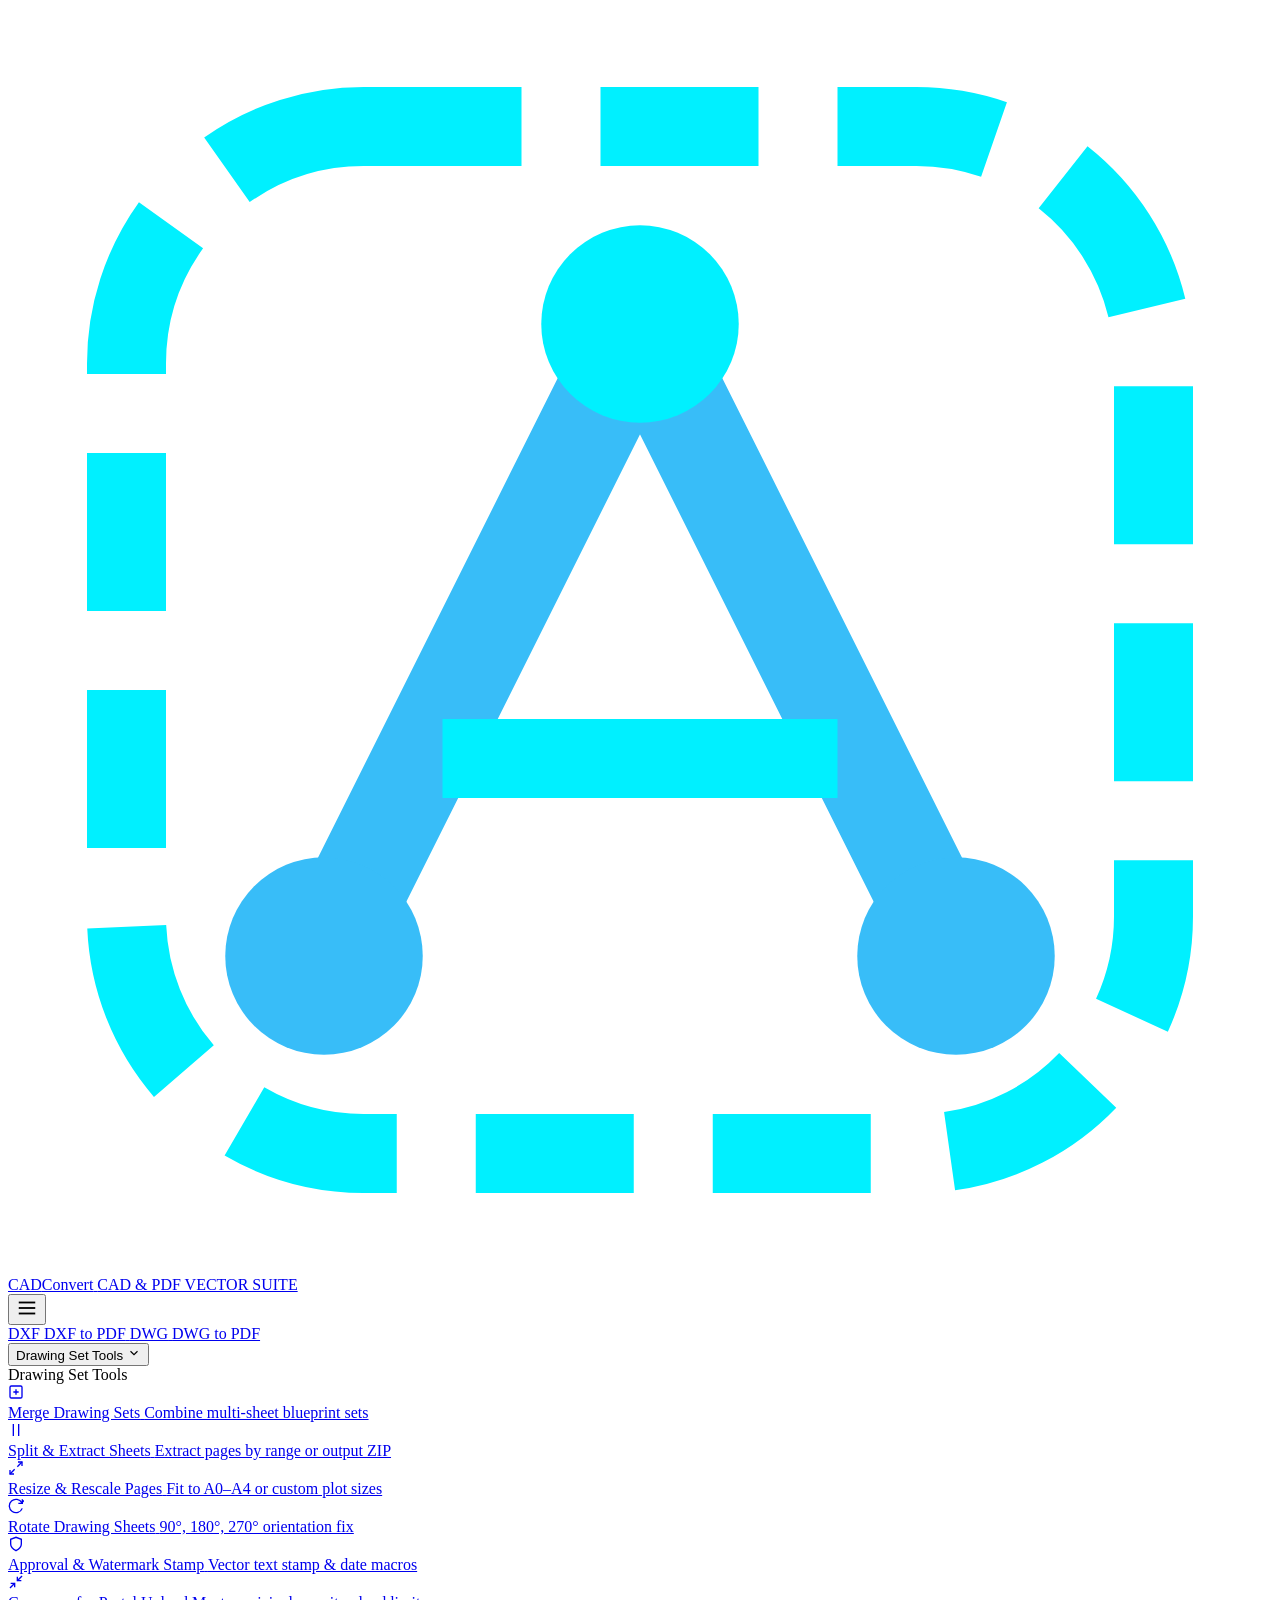
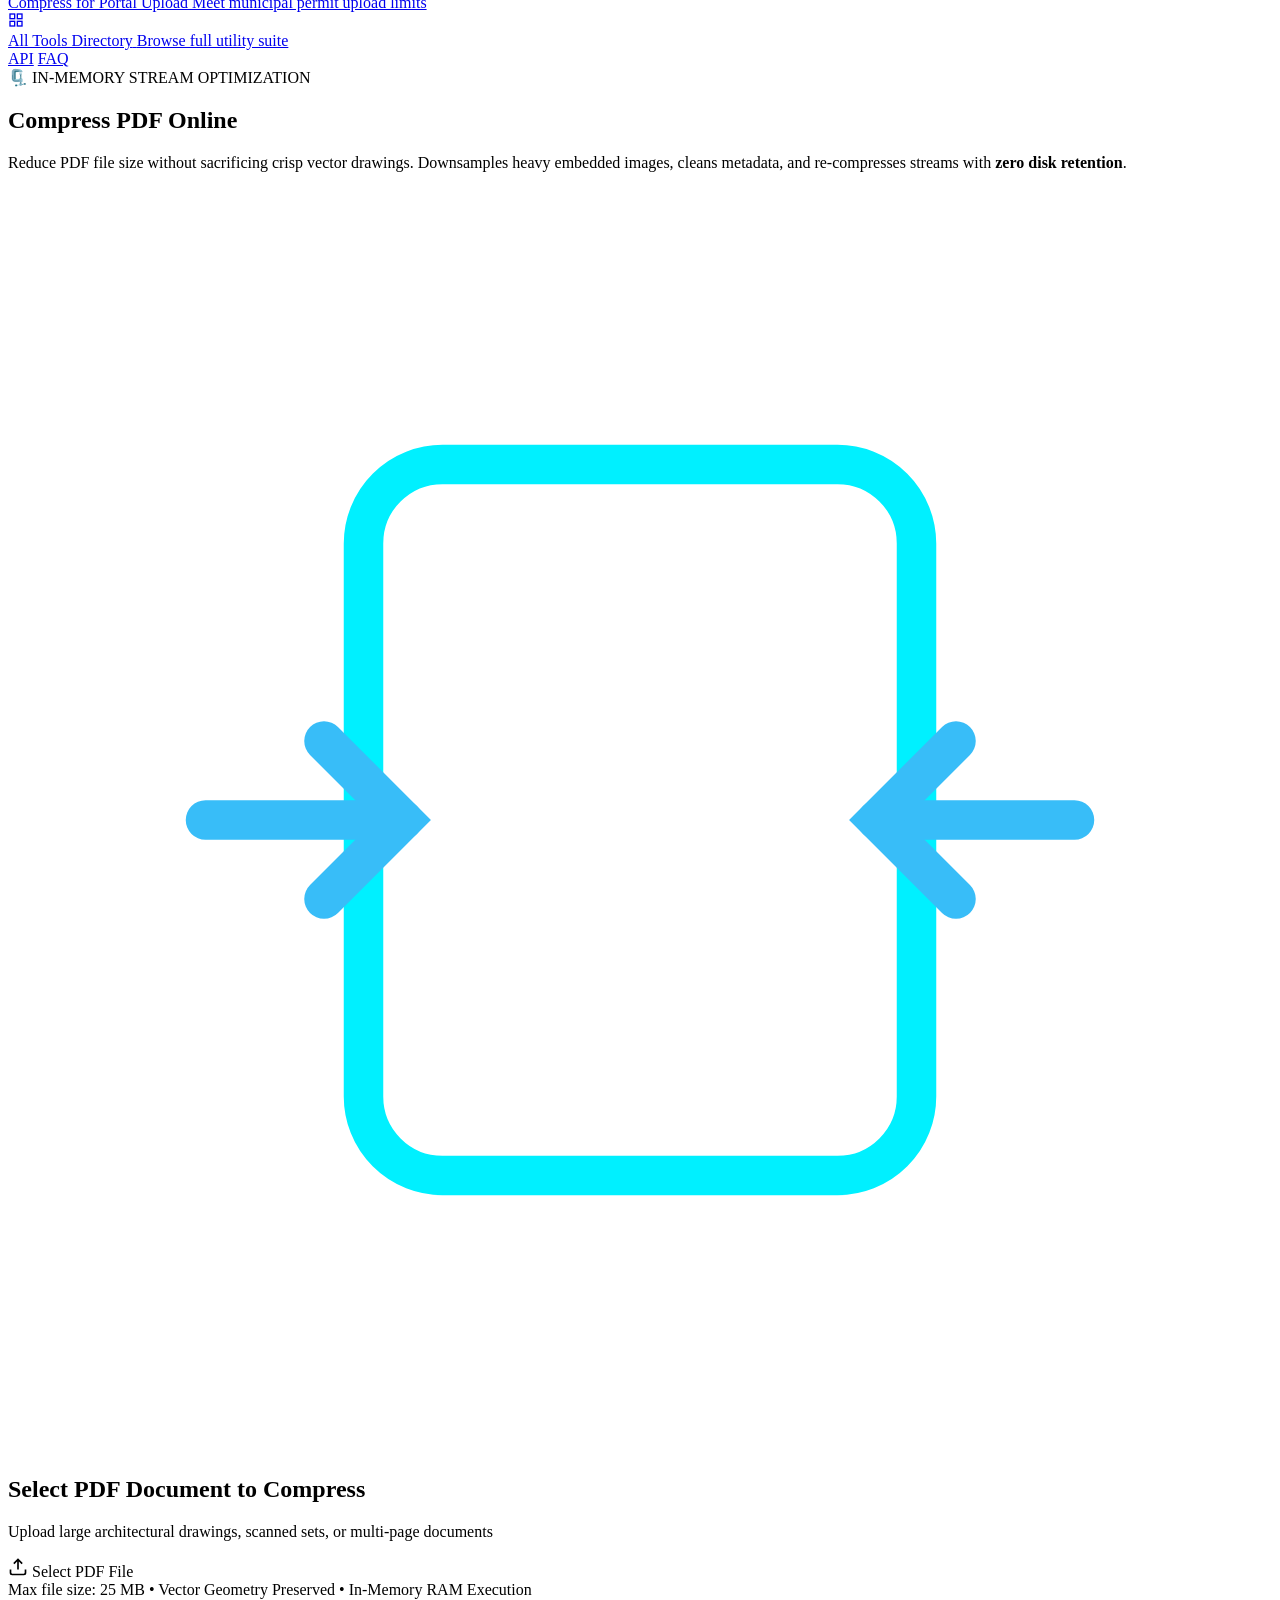
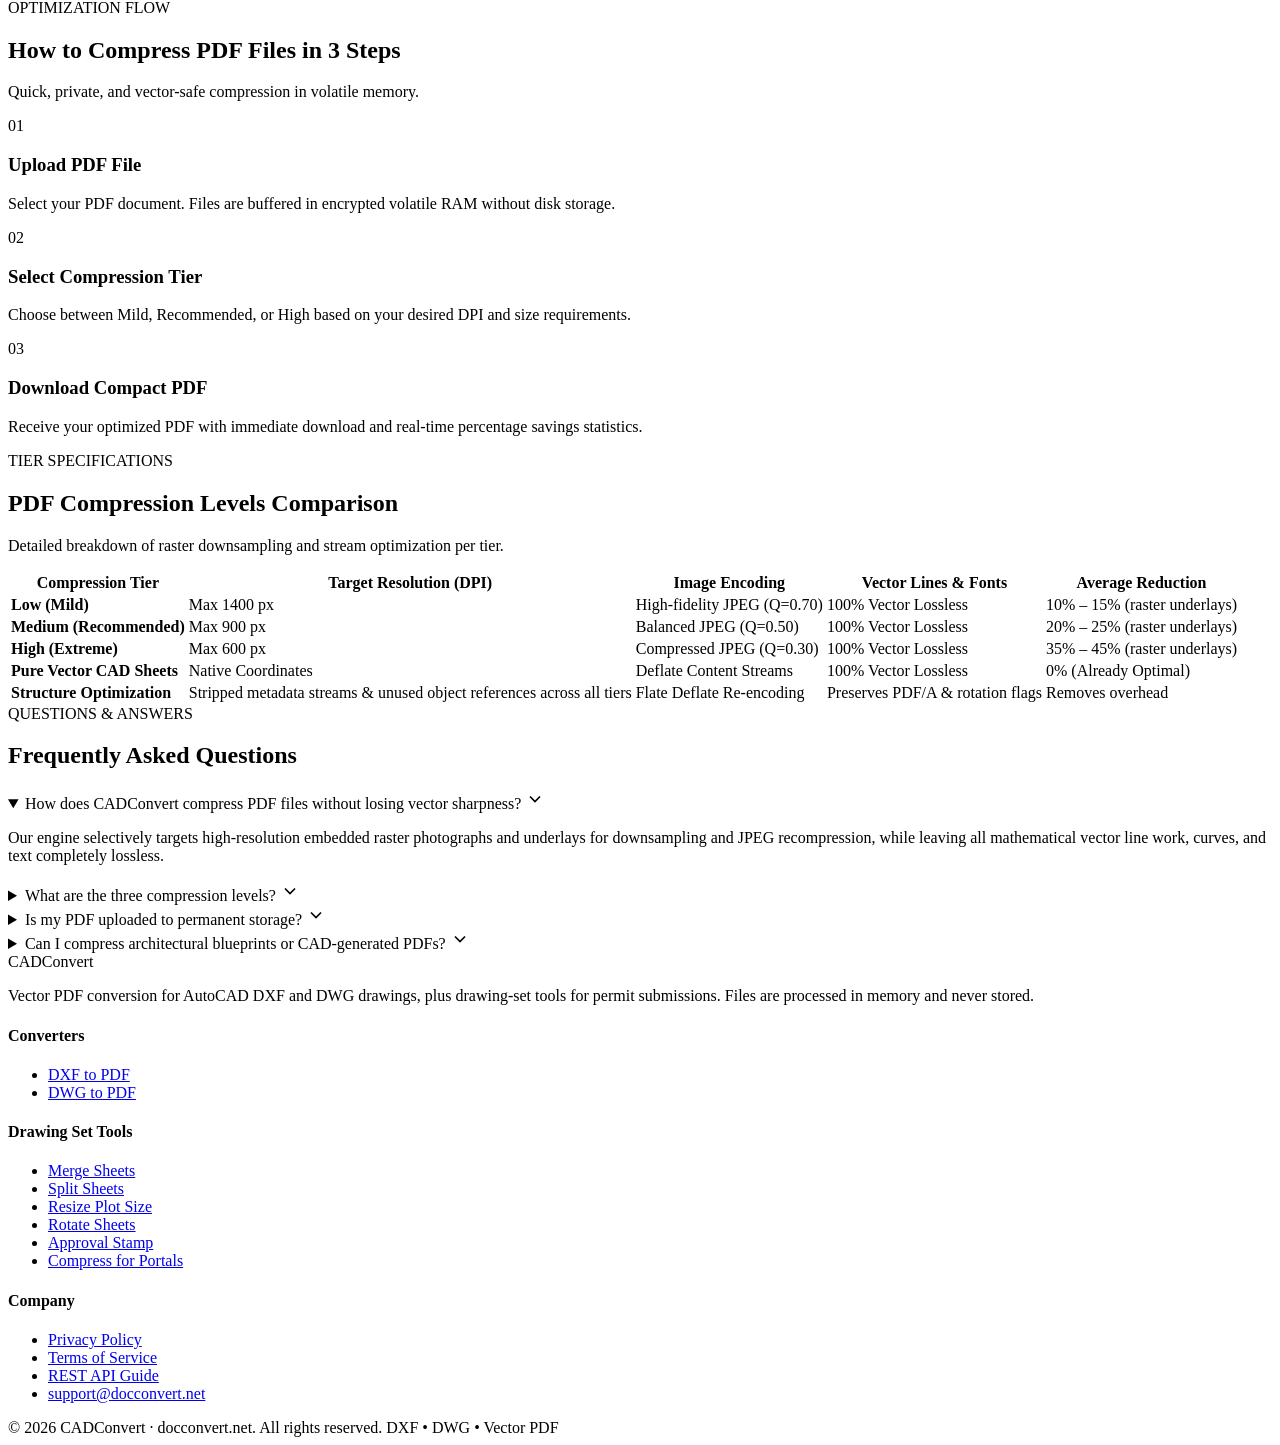
==== commit 17d00d20: "feat: add web interface and frontend application logic for dxf to pdf conversion" ====
--- a/src/main/resources/static/compress-pdf.html
+++ b/src/main/resources/static/compress-pdf.html
@@ -21,7 +21,7 @@
     <link rel="preconnect" href="https://fonts.googleapis.com">
     <link rel="preconnect" href="https://fonts.gstatic.com" crossorigin>
     <link href="https://fonts.googleapis.com/css2?family=Inter:wght@300;400;500;600;700;800&family=JetBrains+Mono:wght@400;500;600&display=swap" rel="stylesheet">
-    <link rel="stylesheet" href="styles.css">
+    <link rel="stylesheet" href="/styles.css?v=4">
 
     <!-- JSON-LD FAQPage Schema Markup -->
     <script type="application/ld+json">
@@ -71,9 +71,9 @@
     <div class="cad-radial-glow bottom-right" aria-hidden="true"></div>
 
     <!-- Navigation Header -->
-    <header class="navbar" role="banner">
+    <header class="navbar site-header" role="banner">
         <div class="nav-container">
-            <a href="/" class="brand-logo" aria-label="CADConvert Homepage">
+            <a href="/" class="brand-logo" id="brand-link" aria-label="CADConvert Homepage">
                 <div class="logo-icon" aria-hidden="true">
                     <svg viewBox="0 0 32 32" fill="none" xmlns="http://www.w3.org/2000/svg">
                         <rect x="3" y="3" width="26" height="26" rx="6" stroke="#00F0FF" stroke-width="2" stroke-dasharray="4 2"/>
@@ -90,8 +90,11 @@
                 </div>
             </a>
 
-            <nav class="nav-links" aria-label="Main Navigation">
-                <!-- CAD Converters: Prominent First -->
+            <button class="nav-menu-toggle" id="nav-menu-toggle" aria-label="Open menu" aria-expanded="false" aria-controls="site-nav">
+                <svg width="22" height="22" viewBox="0 0 24 24" fill="none" stroke="currentColor" stroke-width="2" aria-hidden="true"><line x1="3" y1="6" x2="21" y2="6"/><line x1="3" y1="12" x2="21" y2="12"/><line x1="3" y1="18" x2="21" y2="18"/></svg>
+            </button>
+
+            <nav class="nav-links" id="site-nav" aria-label="Main Navigation">
                 <div class="nav-cad-group">
                     <a href="/dxf-to-pdf" class="nav-link nav-link-cad" title="Convert AutoCAD DXF drawings to Vector PDF">
                         <span class="nav-badge-dxf">DXF</span>
@@ -103,7 +106,6 @@
                     </a>
                 </div>
 
-                <!-- Drawing Set Tools: Secondary Dropdown -->
                 <div class="nav-dropdown" id="tools-dropdown">
                     <button class="nav-dropdown-toggle active" aria-expanded="false" id="tools-dropdown-btn">
                         <span>Drawing Set Tools</span>
@@ -156,7 +158,7 @@
                                 <span class="dropdown-item-desc">Vector text stamp &amp; date macros</span>
                             </div>
                         </a>
-                        <a href="/compress-pdf" class="dropdown-item active">
+                        <a href="/compress-pdf" class="dropdown-item active" aria-current="page">
                             <div class="dropdown-item-icon">
                                 <svg width="16" height="16" viewBox="0 0 24 24" fill="none" stroke="currentColor" stroke-width="2"><polyline points="4 14 10 14 10 20"/><polyline points="20 10 14 10 14 4"/><line x1="14" y1="10" x2="21" y2="3"/><line x1="3" y1="21" x2="10" y2="14"/></svg>
                             </div>
@@ -178,22 +180,9 @@
                     </div>
                 </div>
 
-                <a href="/tools" class="nav-link">Hub</a>
-                <a href="#how-it-works" class="nav-link">How It Works</a>
-                <a href="#specs-section" class="nav-link">Specs</a>
+                <a href="/#api-section" class="nav-link">API</a>
                 <a href="#faq-section" class="nav-link">FAQ</a>
             </nav>
-
-            <div class="nav-actions">
-                <div class="server-status-pill" id="server-status-badge">
-                    <span class="status-dot pulsing" aria-hidden="true"></span>
-                    <span class="status-label" id="status-text">Online</span>
-                </div>
-                <button class="btn btn-secondary btn-sm" id="btn-open-api">
-                    <svg width="16" height="16" viewBox="0 0 24 24" fill="none" stroke="currentColor" stroke-width="2"><path d="M16 18l6-6-6-6M8 6l-6 6 6 6"/></svg>
-                    <span>REST API</span>
-                </button>
-            </div>
         </div>
     </header>
 
@@ -467,43 +456,50 @@
     </main>
 
     <!-- Footer -->
-    <footer class="footer">
+    <footer class="footer" role="contentinfo">
         <div class="footer-container">
             <div class="footer-col brand-col">
-                <span class="brand-title">CAD<span class="highlight">Convert</span></span>
-                <p class="footer-desc">High-precision CAD vector and PDF optimization utilities. In-memory processing with zero permanent storage.</p>
+                <div class="brand-text">
+                    <span class="brand-title">CAD<span class="highlight">Convert</span></span>
+                    <p class="footer-desc">Vector PDF conversion for AutoCAD DXF and DWG drawings, plus drawing-set tools for permit submissions. Files are processed in memory and never stored.</p>
+                </div>
             </div>
             <div class="footer-col">
-                <h4>CAD Tools</h4>
+                <h4>Converters</h4>
                 <ul>
                     <li><a href="/dxf-to-pdf">DXF to PDF</a></li>
                     <li><a href="/dwg-to-pdf">DWG to PDF</a></li>
                 </ul>
             </div>
             <div class="footer-col">
-                <h4>PDF Tools</h4>
+                <h4>Drawing Set Tools</h4>
                 <ul>
-                    <li><a href="/merge-pdf">Merge PDF</a></li>
-                    <li><a href="/compress-pdf">Compress PDF</a></li>
-                    <li><a href="/tools">All Tools</a></li>
+                    <li><a href="/merge-pdf">Merge Sheets</a></li>
+                    <li><a href="/split-pdf">Split Sheets</a></li>
+                    <li><a href="/resize-pdf">Resize Plot Size</a></li>
+                    <li><a href="/rotate-pdf">Rotate Sheets</a></li>
+                    <li><a href="/stamp-pdf">Approval Stamp</a></li>
+                    <li><a href="/compress-pdf">Compress for Portals</a></li>
                 </ul>
             </div>
             <div class="footer-col">
-                <h4>Platform</h4>
+                <h4>Company</h4>
                 <ul>
+                    <li><a href="/privacy">Privacy Policy</a></li>
+                    <li><a href="/terms">Terms of Service</a></li>
+                    <li><a href="/#api-section">REST API Guide</a></li>
                     <li><a href="mailto:support@docconvert.net">support@docconvert.net</a></li>
-                    <li><span class="text-muted">Storage: Volatile RAM</span></li>
                 </ul>
             </div>
         </div>
         <div class="footer-bottom">
             <div class="footer-bottom-container">
-                <span>&copy; 2026 CADConvert.net. All rights reserved.</span>
-                <span class="footer-tag">PDF &bull; Compress &bull; Lossless Vector</span>
+                <span>&copy; 2026 CADConvert &middot; docconvert.net. All rights reserved.</span>
+                <span class="footer-tag">DXF &bull; DWG &bull; Vector PDF</span>
             </div>
         </div>
     </footer>
 
-    <script src="app.js?v=3"></script>
+    <script src="/app.js?v=4"></script>
 </body>
 </html>
